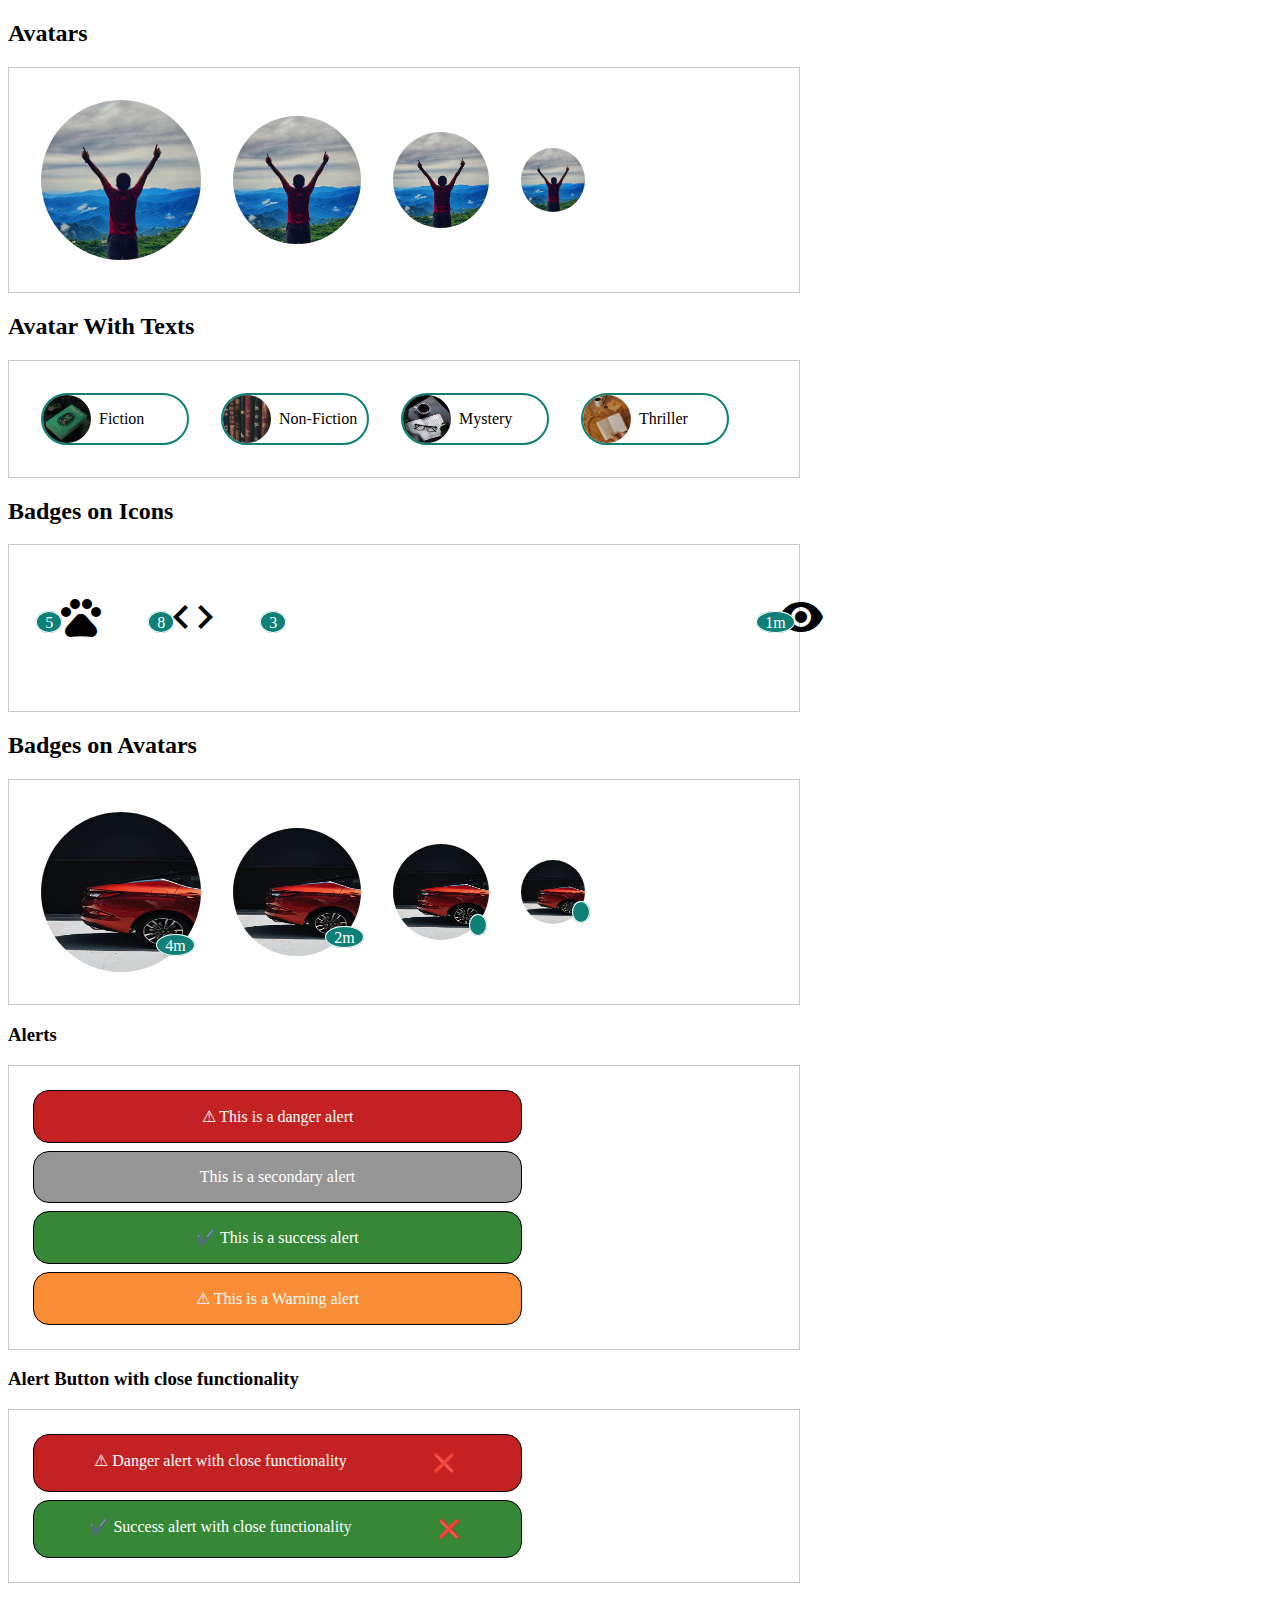
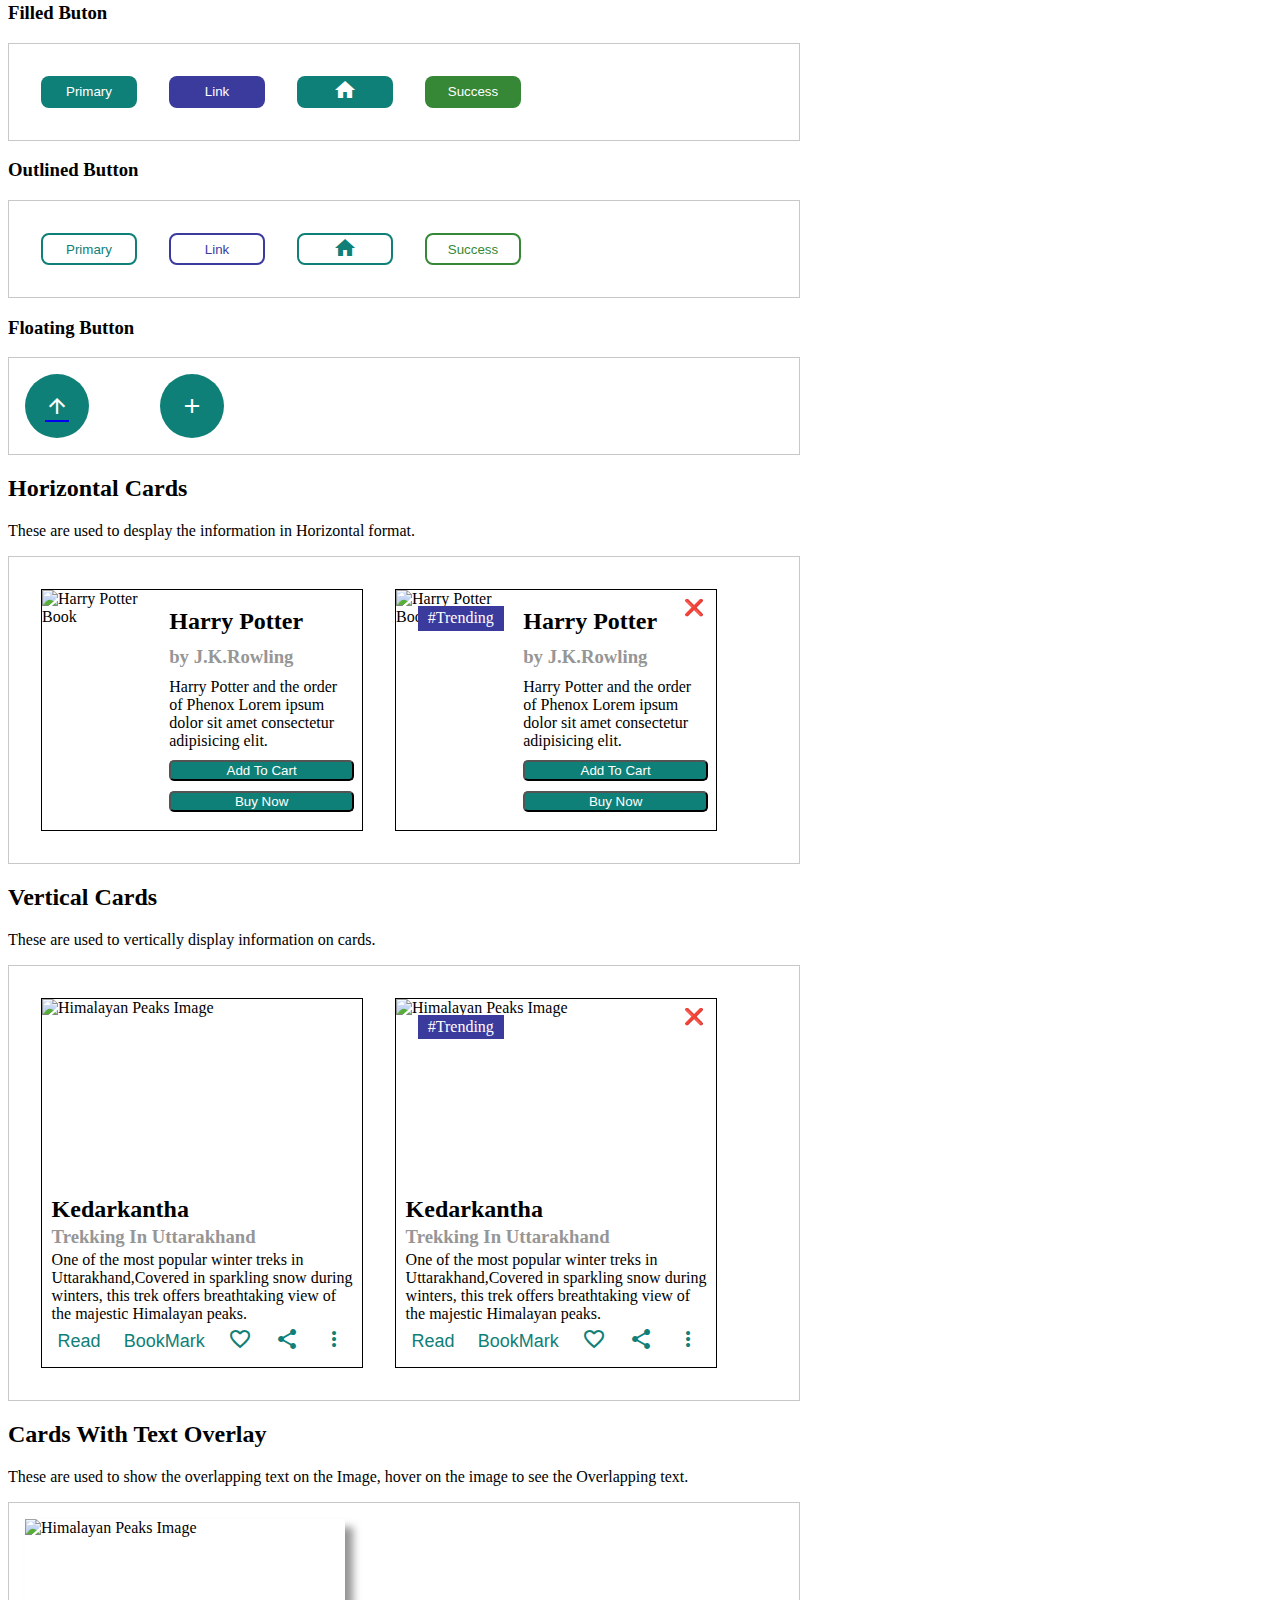
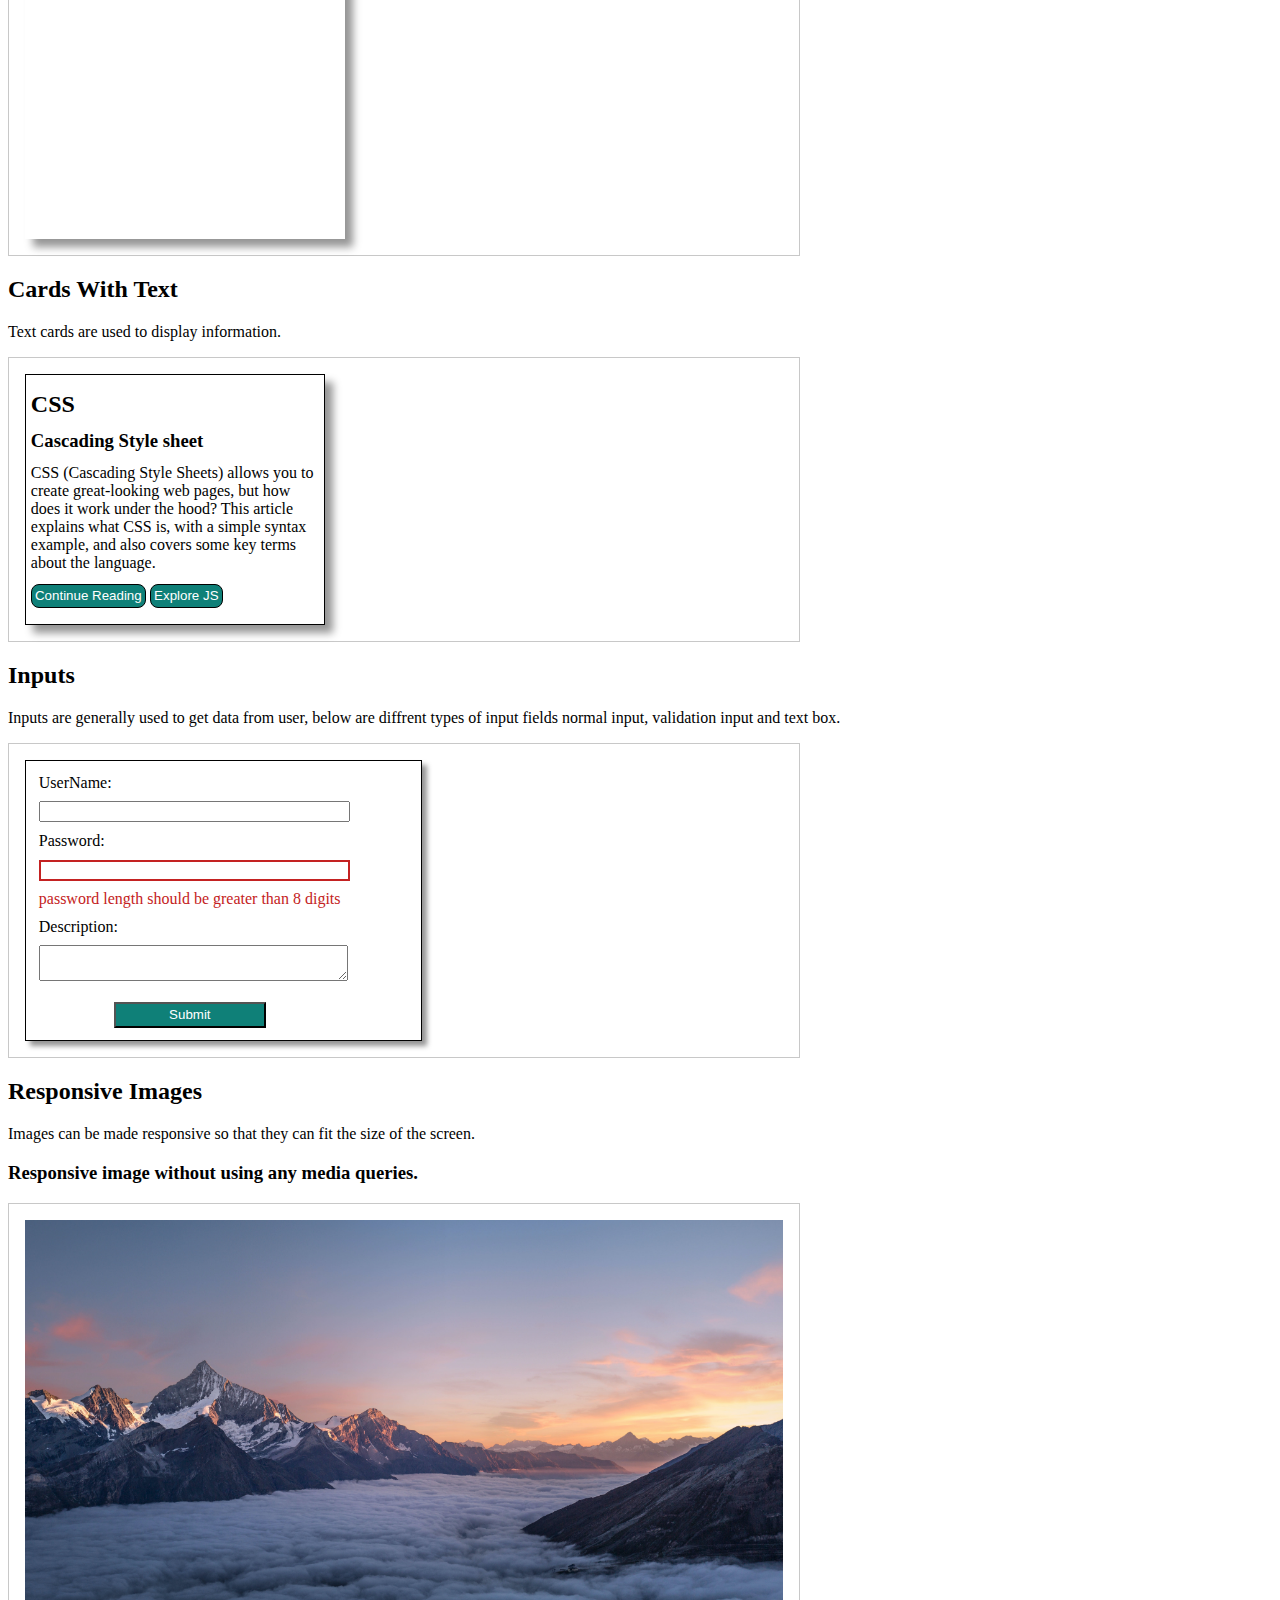
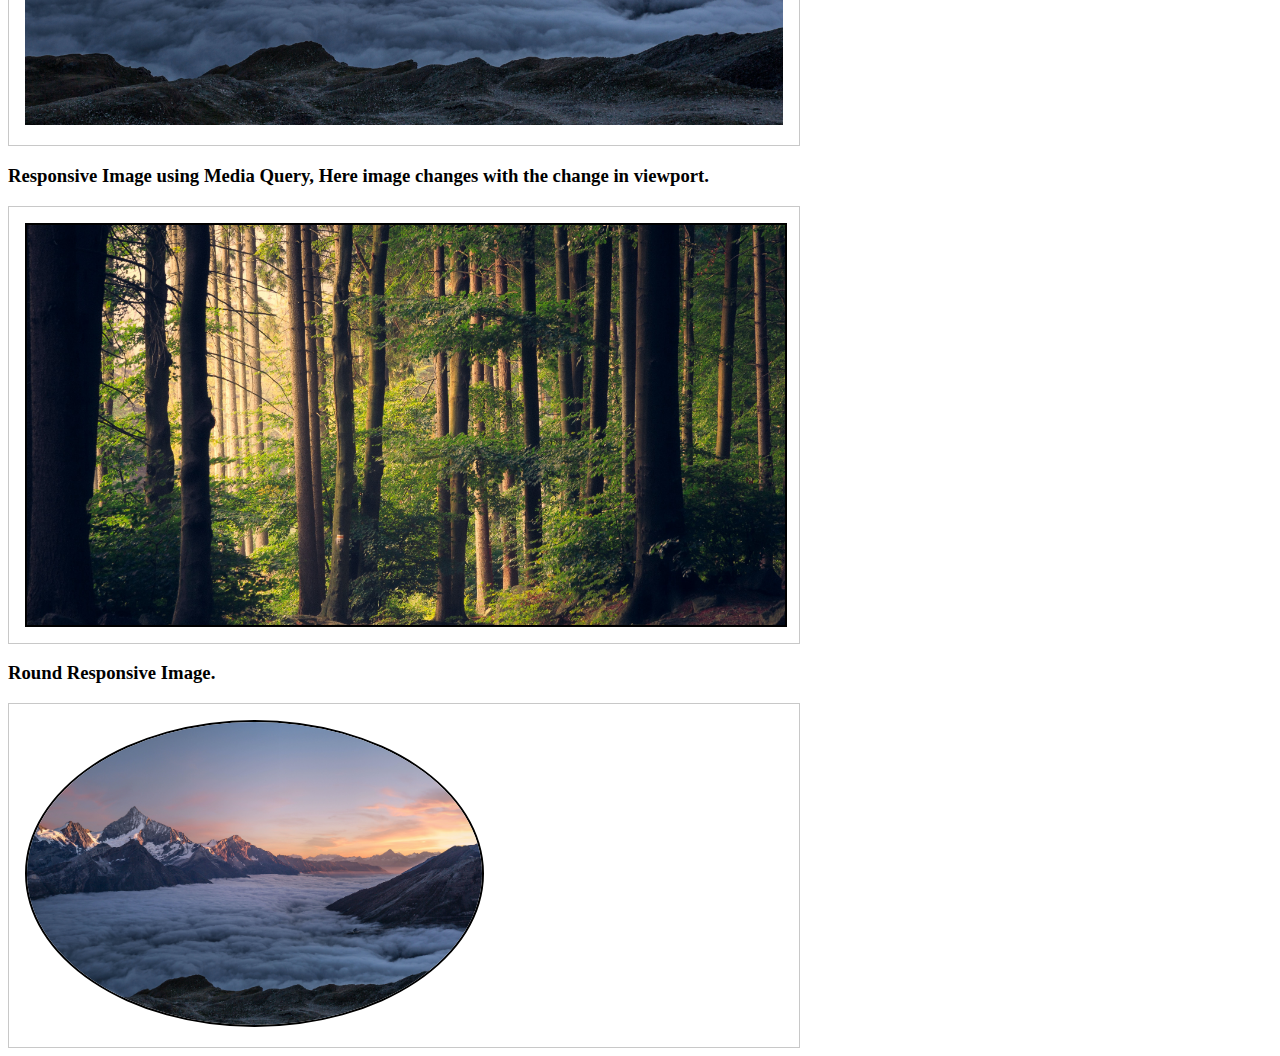
==== docs.html @ e2b576b6 "Added input and Responsive images components." ====
<!DOCTYPE html>
<html lang="en">
<head>
    <meta charset="UTF-8">
    <meta http-equiv="X-UA-Compatible" content="IE=edge">
    <meta name="viewport" content="width=device-width, initial-scale=1.0">
    <title>Avtar and Badges</title>
    <link rel="stylesheet" href="https://fonts.googleapis.com/icon?family=Material+Icons">
    <link rel="stylesheet" href="https://cdnjs.cloudflare.com/ajax/libs/font-awesome/6.0.0-beta2/css/all.min.css">
    <link rel="stylesheet" href="path/to/font-awesome/css/font-awesome.min.css">
    <link rel="stylesheet" href="Components/main.css">
</head>
<body>
    <!-- ----Components Avatart---- -->
    <div class="components-avatar">
        <h2>Avatars</h2>
        <div class="components-avatar-display">    
            <div class="avatar avatar-l">
                <img class="avatar-img" src="Components/Images/Avatar-Man.png" alt="Avtar Here">
            </div>
            <div class="avatar avatar-m">
                <img class="avatar-img" src="Components/Images/Avatar-Man.png" alt="Avtar Here">
            </div>
            <div class="avatar avatar-s">
                <img class="avatar-img" src="Components/Images/Avatar-Man.png" alt="Avtar Here">
            </div>
            <div class="avatar avatar-xs">
                <img class="avatar-img" src="Components/Images/Avatar-Man.png" alt="Avtar Here">
            </div>
        </div>

        <h2>Avatar With Texts</h2>
        <div class="components-avatar-display">
            <div class="avatar-box">
                <img src="Components/Images/Avatar_Book_Fiction.jpg" alt="" class="avatar-box-img">
                <div class="avatar-text">Fiction</div>
            </div>
            <div class="avatar-box">
                <img src="Components/Images/Avatar-Book-Nonfiction.jpg" alt="" class="avatar-box-img">
                <div class="avatar-text">Non-Fiction</div>
            </div>
            <div class="avatar-box">
                <img src="Components/Images/Avatar-Book-Mystery.jpg" alt="" class="avatar-box-img">
                <div class="avatar-text">Mystery</div>
            </div>
            <div class="avatar-box">
                <img src="Components/Images/Avatar-Book-Thriller.jpg" alt="" class="avatar-box-img">
                <div class="avatar-text">Thriller</div>
            </div>
        </div>

        </div>

        <!-- ----Components Badges---- -->
        
    <div class="component-badges">
        <h2>Badges on Icons</h2>
        <div class="compnents-badges-display">
            <div class="badge-box">
                <span class="material-icons badge-icons">pets</span>
                <span class="badge badge-icon-position">5</span>
            </div>
            <div class="badge-box">
                <span class="material-icons badge-icons">code</span>
                <span class="badge badge-icon-position">8</span>
            </div>
            <div class="badge-box">
                <span class="material-icons badge-icons">lightbulb</span>
                <span class="badge badge-icon-position">3</span>
            </div>
            <div class="badge-box">
                <span class="material-icons badge-icons">visibility</span>
                <span class="badge badge-icon-position">1m</span>
            </div>
        </div>
        <h2></h12> Badges on Avatars</h2>
        <div class="compnents-badges-display">
            <div class="avatar avatar-l">
                <img class="avatar-img" src="Components/Images/Avatar-Car.png" alt="Avtar Here">
                <span class="badge badge-avatar-text-position">4m</span>
            </div>
            <div class="avatar avatar-m ">
                <img class="avatar-img" src="Components/Images/Avatar-Car.png" alt="Avtar Here">
                <span class="badge badge-avatar-text-position">2m</span>
            </div>
            <div class="avatar avatar-s ">
                <img class="avatar-img" src="Components/Images/Avatar-Car.png" alt="Avtar Here">
                <span class="badge badge-avatar-position"></span>
            </div>
            <div class="avatar avatar-xs ">
                <img class="avatar-img" src="Components/Images/Avatar-Car.png" alt="Avtar Here">
                <span class="badge badge-avatar-position"></span>
            </div>
        </div>        
    </div>

  <!-- --Alert Components-- -->
  <h3>Alerts</h3>
  <div class="components-alert-display">
      <div class="alert-box alert-primary">
          ⚠ This is a danger alert </div>
      <div class="alert-box alert-secondary">
          This is a secondary alert </div> 
      <div class="alert-box alert-success">
          ✔️ This is a success alert </div> 
      <div class="alert-box alert-warning">
          ⚠ This is a Warning alert </div> 
  </div>
  <h3> Alert Button with close functionality</h3>
  <div class="components-alert-display">
      <div class="alert-box alert-primary">
          ⚠ Danger alert with close functionality
          <button class="alert-close btn-danger-close">❌</button></div>
      <div class="alert-box alert-success">
          ✔️ Success alert with close functionality
          <button class="alert-close btn-success-close">❌</button></div> 
  </div>   
      

  <!-- --Button Components-- -->

  <div class="components-button">
      <h3>Filled Buton</h3>
      <div class="btn-filled components-button-display">
          <button class="btn btn-filled-primary">
              Primary </button>
          <a href="#"><button class="btn btn-filled-link">
              Link</button></a>
          <button class="btn btn-filled-icon">
              <span class="material-icons">home</span>
          </button>
          <button class="btn btn-filled-success">
              Success</button>
      </div>

      <h3>Outlined Button</h3>
      <div class="btn-outlined components-button-display">
          <button class="btn btn-outined-primary">
              Primary </button>
          <a href="#"><button class="btn btn-outlined-link">
              Link</button></a>
          <button class="btn btn-outlined-icon">
              <span class="material-icons">home</span>
          </button>
          <button class="btn btn-outlined-success">
              Success</button>
      </div>

      <h3>Floating Button</h3>
      <!-- Floating action Button -->
      <div class="components-button-display">
          <div class="fab-container">
              <div class="fab-button fab-icon"><span class="material-icons">add</span></div>
              <ul class="fab-options">
                  <li>
                      <span class="fab-icon-label">Facebook</span>
                      <div class="fab-icon"><span class="fab fa-facebook"></span></div>
                  </li>
                  <li>
                      <span class="fab-icon-label">Instagram</span>
                      <div class="fab-icon"><span class="fab fa-instagram"></span></div>
                  </li>
                  <li>
                      <span class="fab-icon-label">Telegram</span>
                      <div class="fab-icon"><span class="fab fa-telegram"></span></div>
                  </li>
                  <li>
                      <span class="fab-icon-label">Twitter</span>
                      <div class="fab-icon"><span class="fab fa-twitter"></span></div>
                  </li>
              </ul>
          </div>
          <!-- floating arrow button -->
          <a href="#"><button class="floating-arrow-btn">
              <span class="material-icons">arrow_upward</span></button></a>
      </div>
              
  </div>

  <!----- Cards Components--- -->

  <h2>Horizontal Cards  </h2>
    <p>These are used to desplay the information in Horizontal format.</p>
        <div class="card-display">
          <div class="horizontal-card-container">
            <div>
                <img src="/Components/Images/HarryPotterBook.png" alt="Harry Potter Book" class="card-image">
            </div>
            <div class="horizontal-card-content">
                <h2 class="card-heading">Harry Potter</h2>
                <h3 class="card-subheading">by J.K.Rowling</h3>
                <p>Harry Potter and the order of Phenox
                    Lorem ipsum dolor sit amet consectetur 
                    adipisicing elit.</p>
                <button class="horizontal-card-button">Add To Cart</button>
                <button class="horizontal-card-button">Buy Now</button>    
            </div>
          </div>  
            <!-- Horizontal card with close action and badge -->
          <div class="horizontal-card-container">
            <span class="closeCard">❌</span>
            <div>
                <img src="/Components/Images/HarryPotterBook.png" alt="Harry Potter Book" class="card-image">
            </div>
            <div class="horizontal-card-content"> 
                <h2 class="card-heading">Harry Potter</h2>
                <h3 class="card-subheading">by J.K.Rowling</h3>
                <p>Harry Potter and the order of Phenox
                    Lorem ipsum dolor sit amet consectetur 
                    adipisicing elit.</p>
                <button class="horizontal-card-button">Add To Cart</button>
                <button class="horizontal-card-button">Buy Now</button>    
            </div>
          </div>
        </div>
    <!-- Vertical Cards--- -->
    <h2>Vertical Cards </h2>
    <p>These are used to vertically display information on cards.</p>
        <div class="card-display">   
          <div class="vertical-card-container">
            <div class="vertical-card-image">
                <img src="/Components/Images/KedarkanthaView.png" alt="Himalayan Peaks Image" class="card-image">
            </div>
            <div class="vertical-card-content"> 
                <h2 class="card-heading">Kedarkantha</h2>
                <h3 class="card-subheading">Trekking In Uttarakhand</h3>
                <p>One of the most popular winter treks in Uttarakhand,Covered in sparkling snow during winters, this
                    trek offers breathtaking view of the majestic Himalayan peaks.</p>
                <div class="vertical-card-button">
                  <button>Read</button>
                  <button>BookMark</button>    
                  <button><span class="material-icons">favorite_border</span></button>
                  <button><span class="material-icons">share</span></button>
                  <button><span class="material-icons">more_vert </span></button>  
                </div>
            </div>
          </div>

          <div class="vertical-card-container">
             <span class="closeCard">❌</span>  
              <div class="vertical-card-image">
                  <img src="/Components/Images/KedarkanthaView.png" alt="Himalayan Peaks Image" class="card-image">
              </div>
              <div class="vertical-card-content"> 
                <h2 class="card-heading">Kedarkantha</h2>
                <h3 class="card-subheading">Trekking In Uttarakhand</h3>
                <p>One of the most popular winter treks in Uttarakhand,Covered in sparkling snow during winters, this
                trek offers breathtaking view of the majestic Himalayan peaks.</p>
                <div class="vertical-card-button">
                  <button>Read</button>
                  <button>BookMark</button>    
                  <button><span class="material-icons">favorite_border</span></button>
                  <button><span class="material-icons">share</span></button>
                  <button><span class="material-icons">more_vert </span></button>  
              </div>
              </div>
          </div>
        </div>
    <!-- ----Cards With overlay Texts    -->
    <h2>Cards With Text Overlay </h2>
    <p>These are used to show the overlapping text on the Image,
          hover on the image to see the Overlapping text.</p>
        <div class="card-display card-overlay">
            <div class="card-overlay-container">
            <div class="card-overlay-image">
               <img src="/Components/Images/KedarkanthaView.png" alt="Himalayan Peaks Image" class="card-image">
            </div>
            <div class="card-overlay-content">
               <h2>Trekking In Uttrakhand</h2>
               <h3>Plan Your next Trek</h3>
               <p>One of the most popular winter treks in Uttarakhand,Covered in sparkling snow during winters, this
                   trek offers breathtaking view of the majestic Himalayan peaks.</p>
               <button class="card-button">Explore Treks</button> 
            </div>
            </div>
        </div>
    <!-- -----Cards with text---- -->
    <h2>Cards With Text </h2>
    <p>Text cards are used to display information.</p>
        <div class="card-display">
            <div class="text-card-content">
                <h2>CSS</h2>
                <h3 class="card4SubHeading">Cascading Style sheet</h3>
                <p>CSS (Cascading Style Sheets) allows you to create great-looking web pages, but how does it work under the
                    hood? This article explains what CSS is, with a simple syntax example, and also covers some key terms
                    about the language.
                </p>
                <div class="text-card-button">
                    <button class="action">Continue Reading</button>
                    <button class="action">Explore JS</button>
                </div> 
            </div>
        </div>
    
    <!-- ---Input forms--- -->
    <h2>Inputs</h2>
    <p>Inputs are generally used to get data from user, below are diffrent types of input fields 
        normal input, validation input and text box.
    </p>
    <div class="input-container">
        <form action="#" class="input-form">
            <label for="user-name">UserName:</label>
            <input type="text" id="user-name">
            <label for="password">Password:</label>
            <input type="text" id="password">
            <p class="input-password-text">password length should be greater than 8 digits</p>  
            <label for="description">Description:</label>
            <textarea id="description"></textarea>
            <input type="submit" id="form-submit">
        </form>
    </div>

    <!-- -----Responsive Images------ -->
    <h2>Responsive Images</h2>
    <p> Images can be made responsive so that they can fit the size of the screen.</p>
    <div class="responsive-image">
        <h3>Responsive image without using any media queries.</h3>
        <div class="responsive-image-container">
            <img src="/Components/Images/Mountains.jpg" alt="Background Image" class="image-responsive">    
        </div>
        <h3>Responsive Image using Media Query, Here image changes with the change in viewport.</h3>
        <div class="responsive-image-container">
            <div class="image-responsive-media"></div>
        </div>
        <h3>Round Responsive Image.</h3>
        <div class="responsive-image-container">
            <img src="/Components/Images/Mountains.jpg" alt="Background Image" class="image-responsive image-round">
        </div>
    </div>
  <script src="app.js"></script>
</body>
</html>
---- Components/main.css ----
@import url(alert.css);
@import url(button.css);
@import url(avatar.css);
@import url(badges.css);
@import url(cards.css);
@import url(input.css);
@import url(images.css);


:root{

    --color-primary:rgb(15, 128, 120);
    --color-primary-dark:rgb(6, 73, 69);
    --color-primary-light:rgb(173, 252, 246);
    
    --color-error:rgb(196, 34, 34);
    --color-success:rgb(54, 136, 54);
    --color-warning: rgb(248, 141, 53);
    --color-link:rgb(59, 59, 158);

    --color-gray-100:rgb(255, 255, 255);
    --color-gray-200:rgb(200, 200, 200);
    --color-gray-300:rgb(150, 150, 150);
    --color-gray-400:rgb(100, 100, 100);
    --color-gray-500:rgb(50, 50, 50);
    --color-gray-600:rgb(0, 0, 0);  
    
}
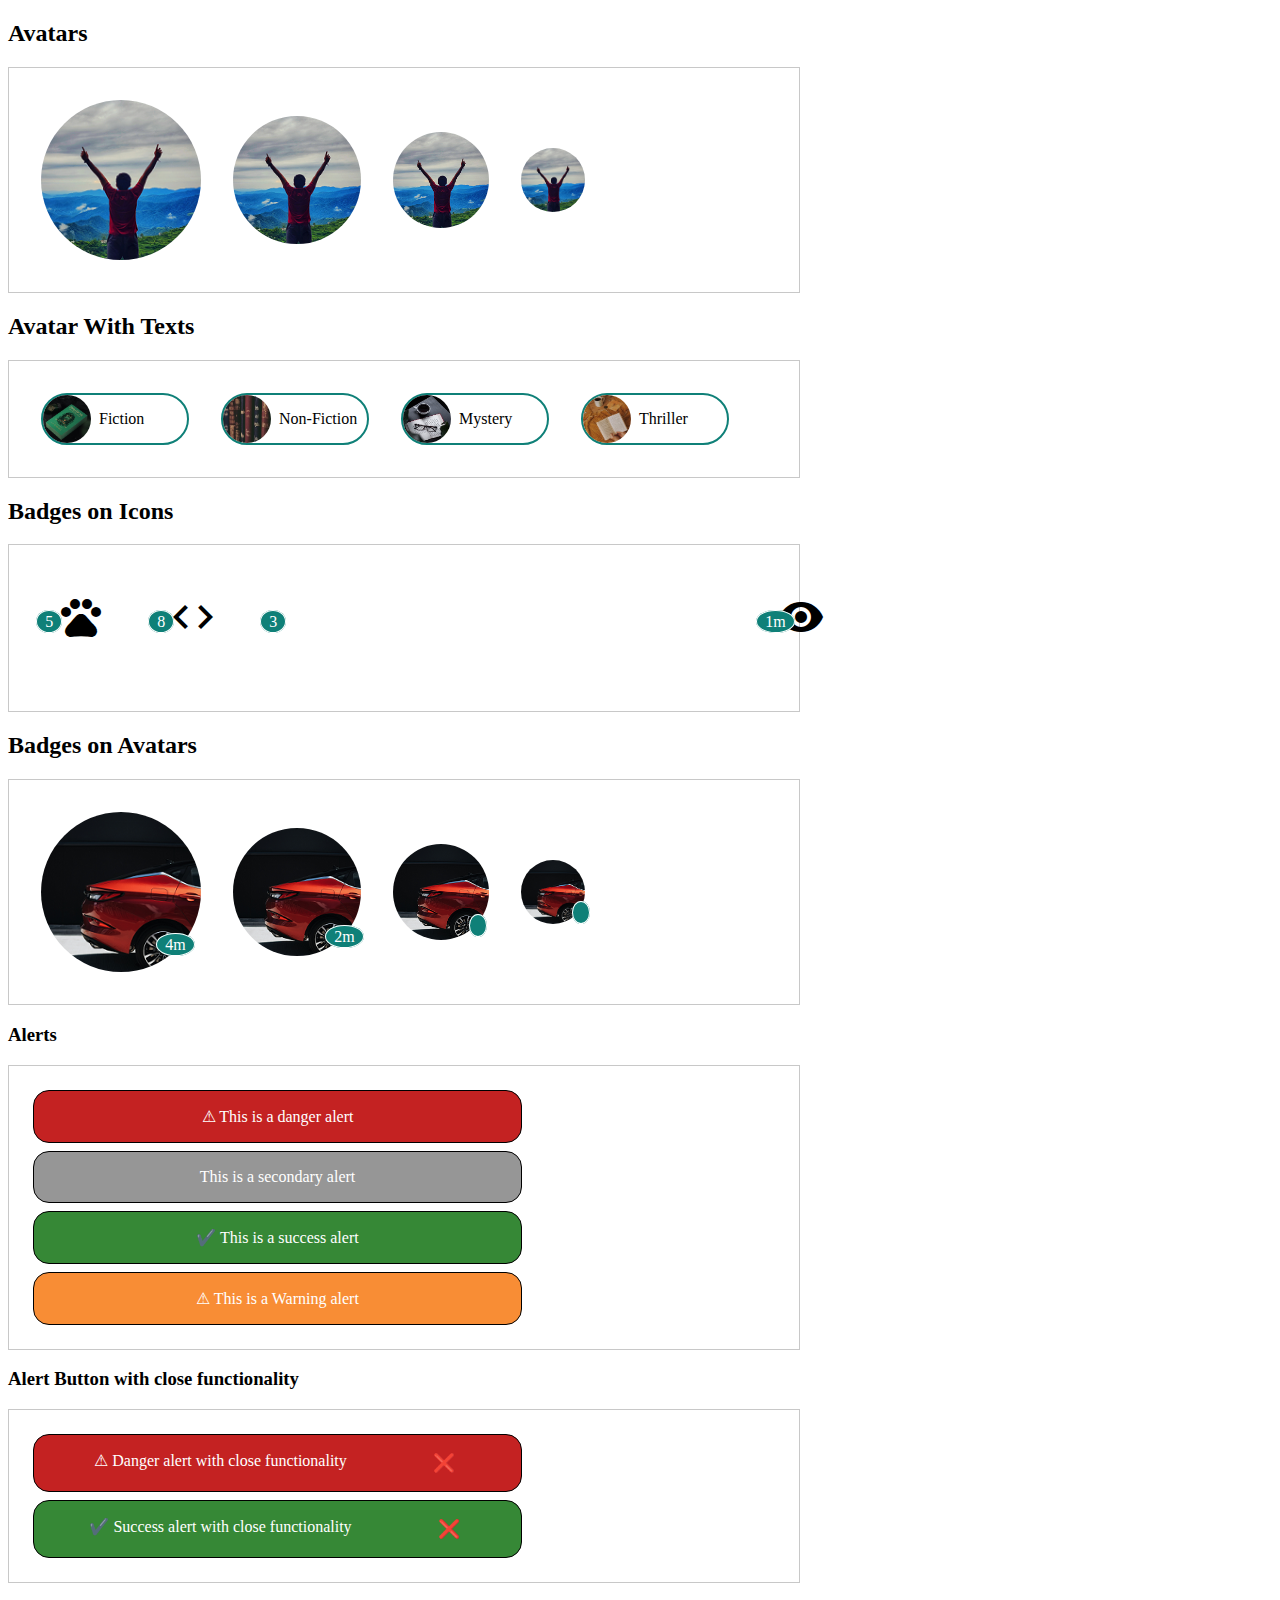
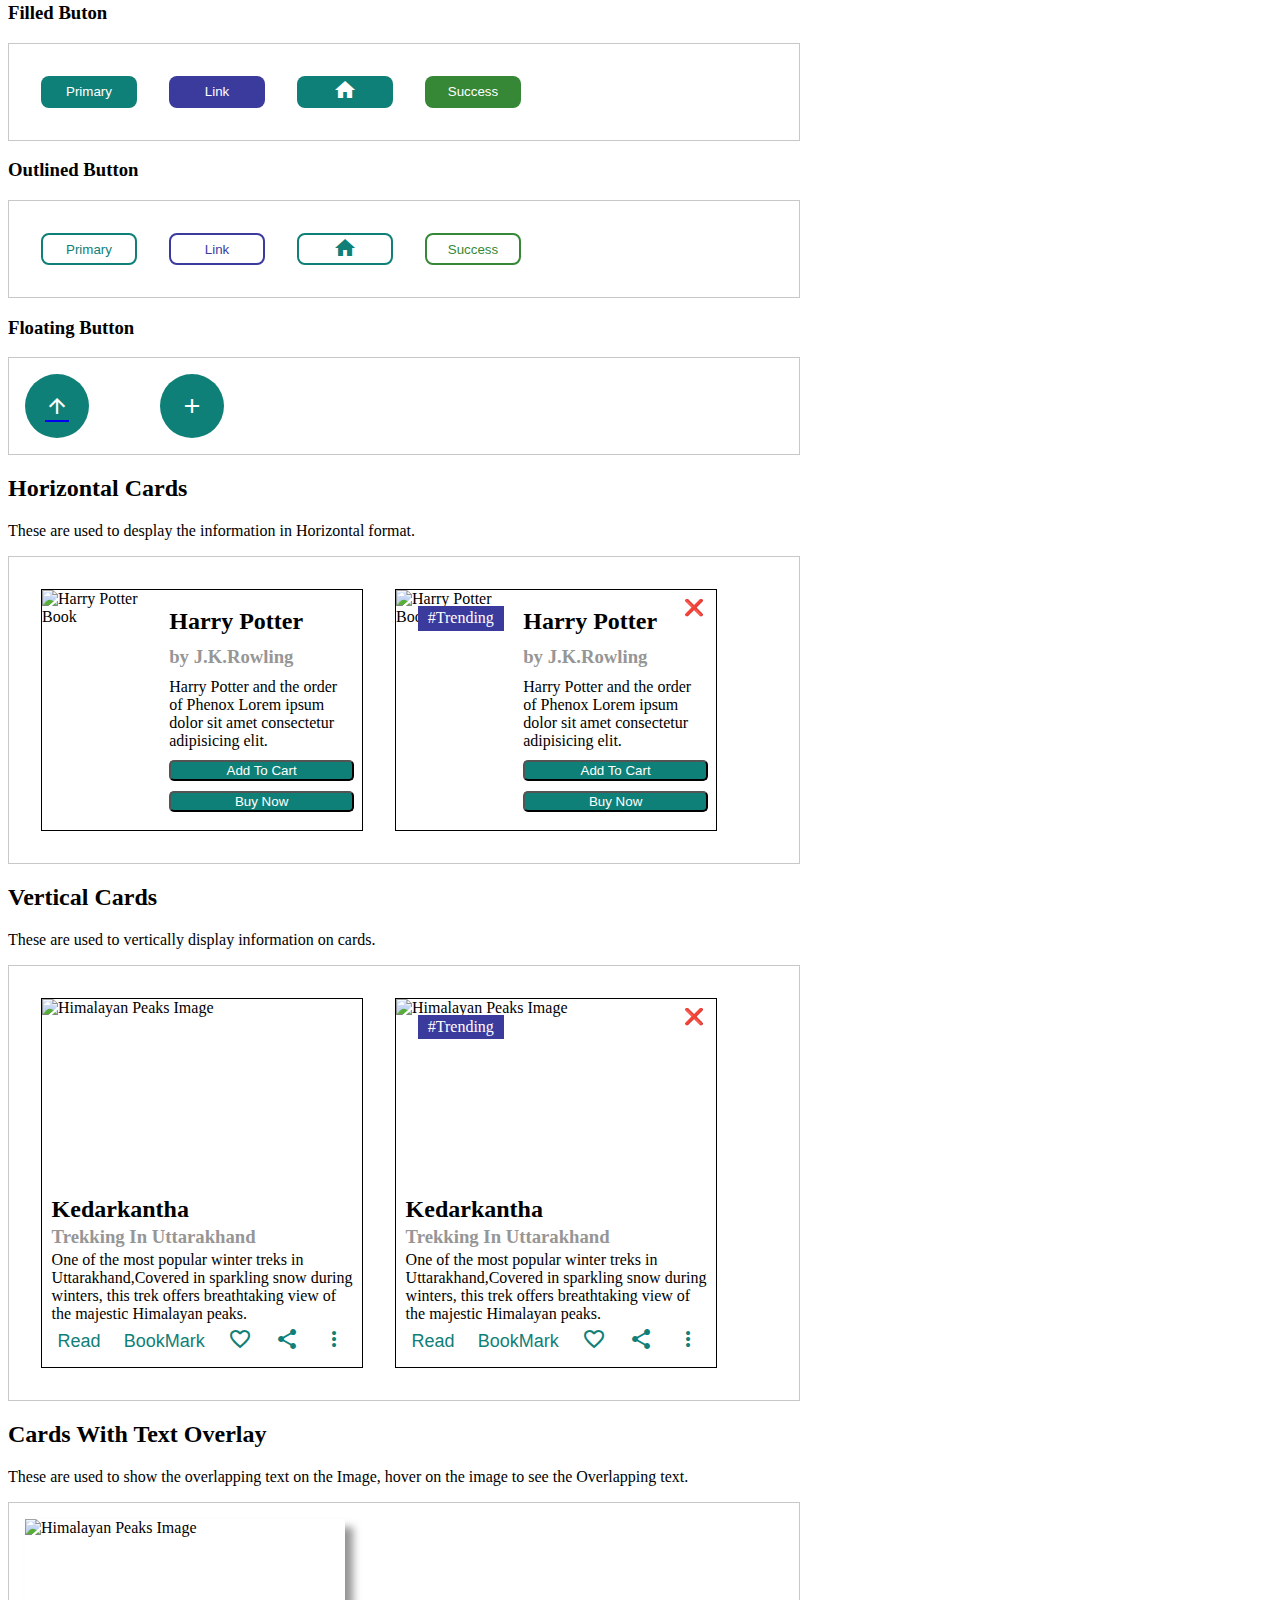
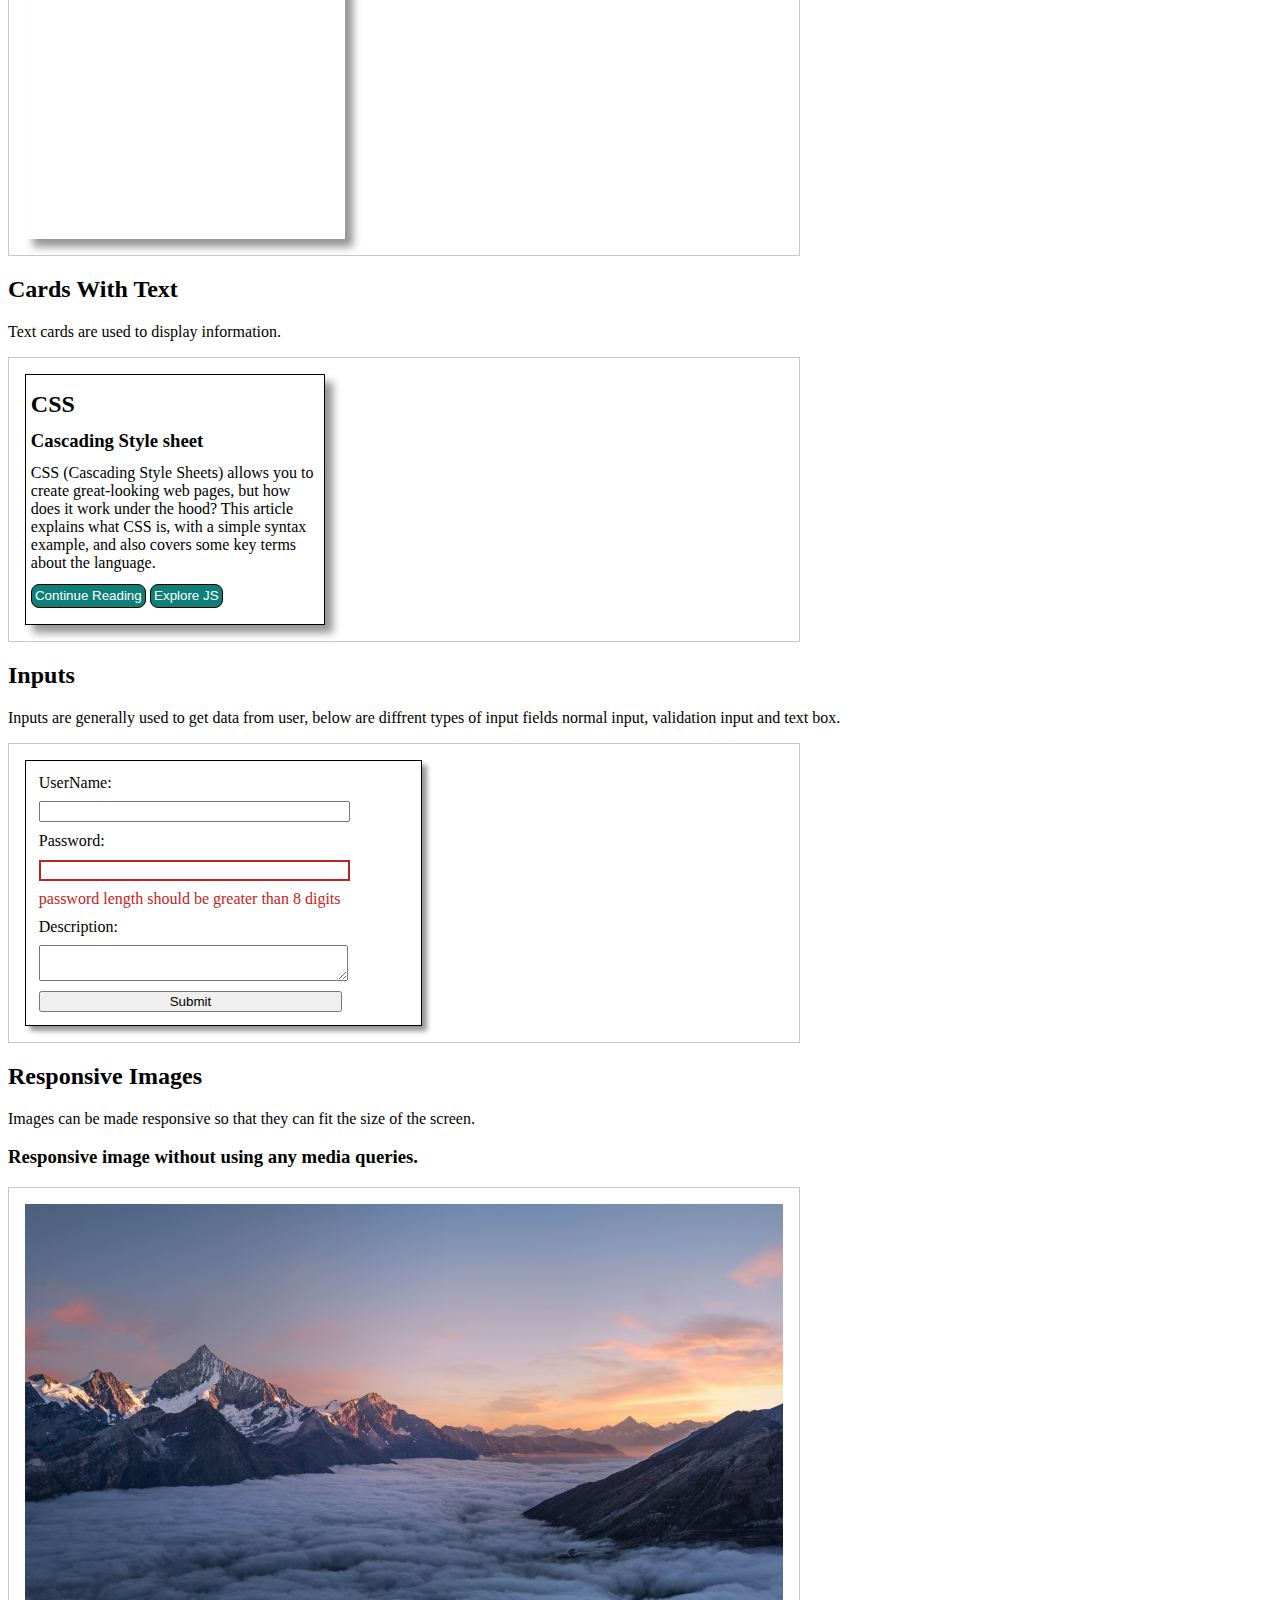
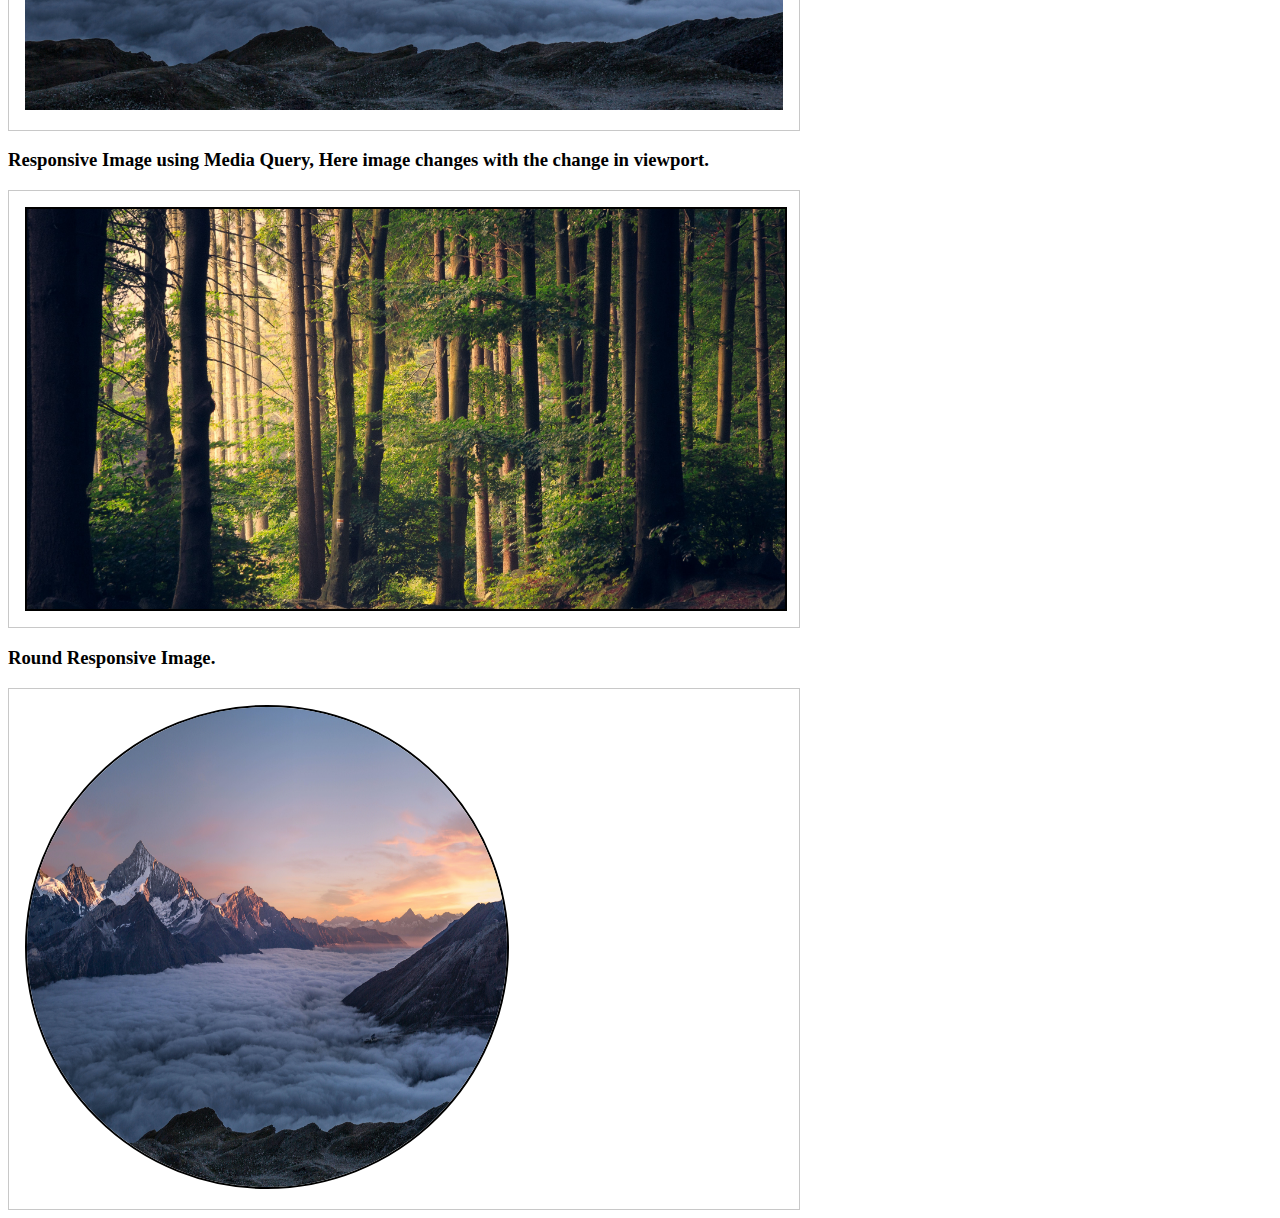
==== commit 41b7b348: "Updated changes as per review comments" ====
--- a/docs.html
+++ b/docs.html
@@ -300,13 +300,13 @@
     <div class="input-container">
         <form action="#" class="input-form">
             <label for="user-name">UserName:</label>
-            <input type="text" id="user-name">
+            <input type="text" class="input-form-user-name">
             <label for="password">Password:</label>
-            <input type="text" id="password">
+            <input type="text" class="input-form-password">
             <p class="input-password-text">password length should be greater than 8 digits</p>  
             <label for="description">Description:</label>
             <textarea id="description"></textarea>
-            <input type="submit" id="form-submit">
+            <input type="submit" class="input-form-submit">
         </form>
     </div>
 
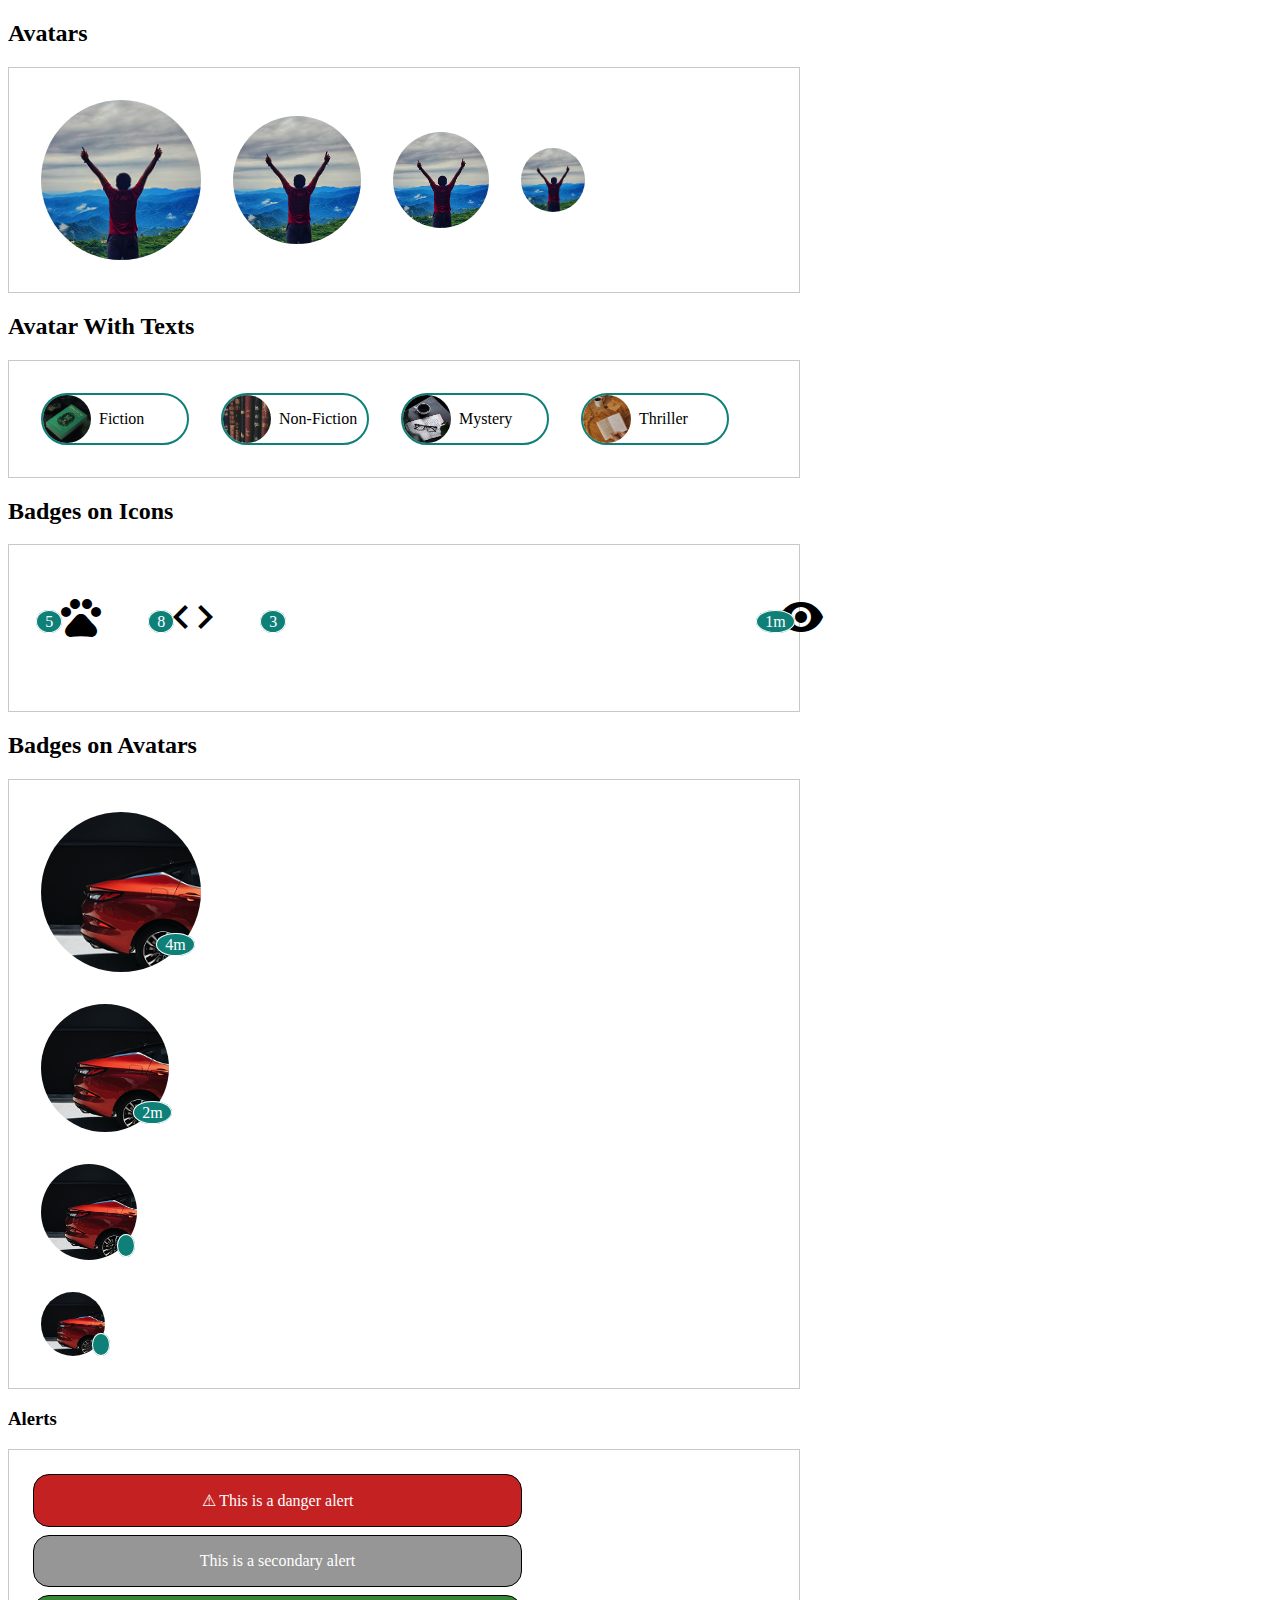
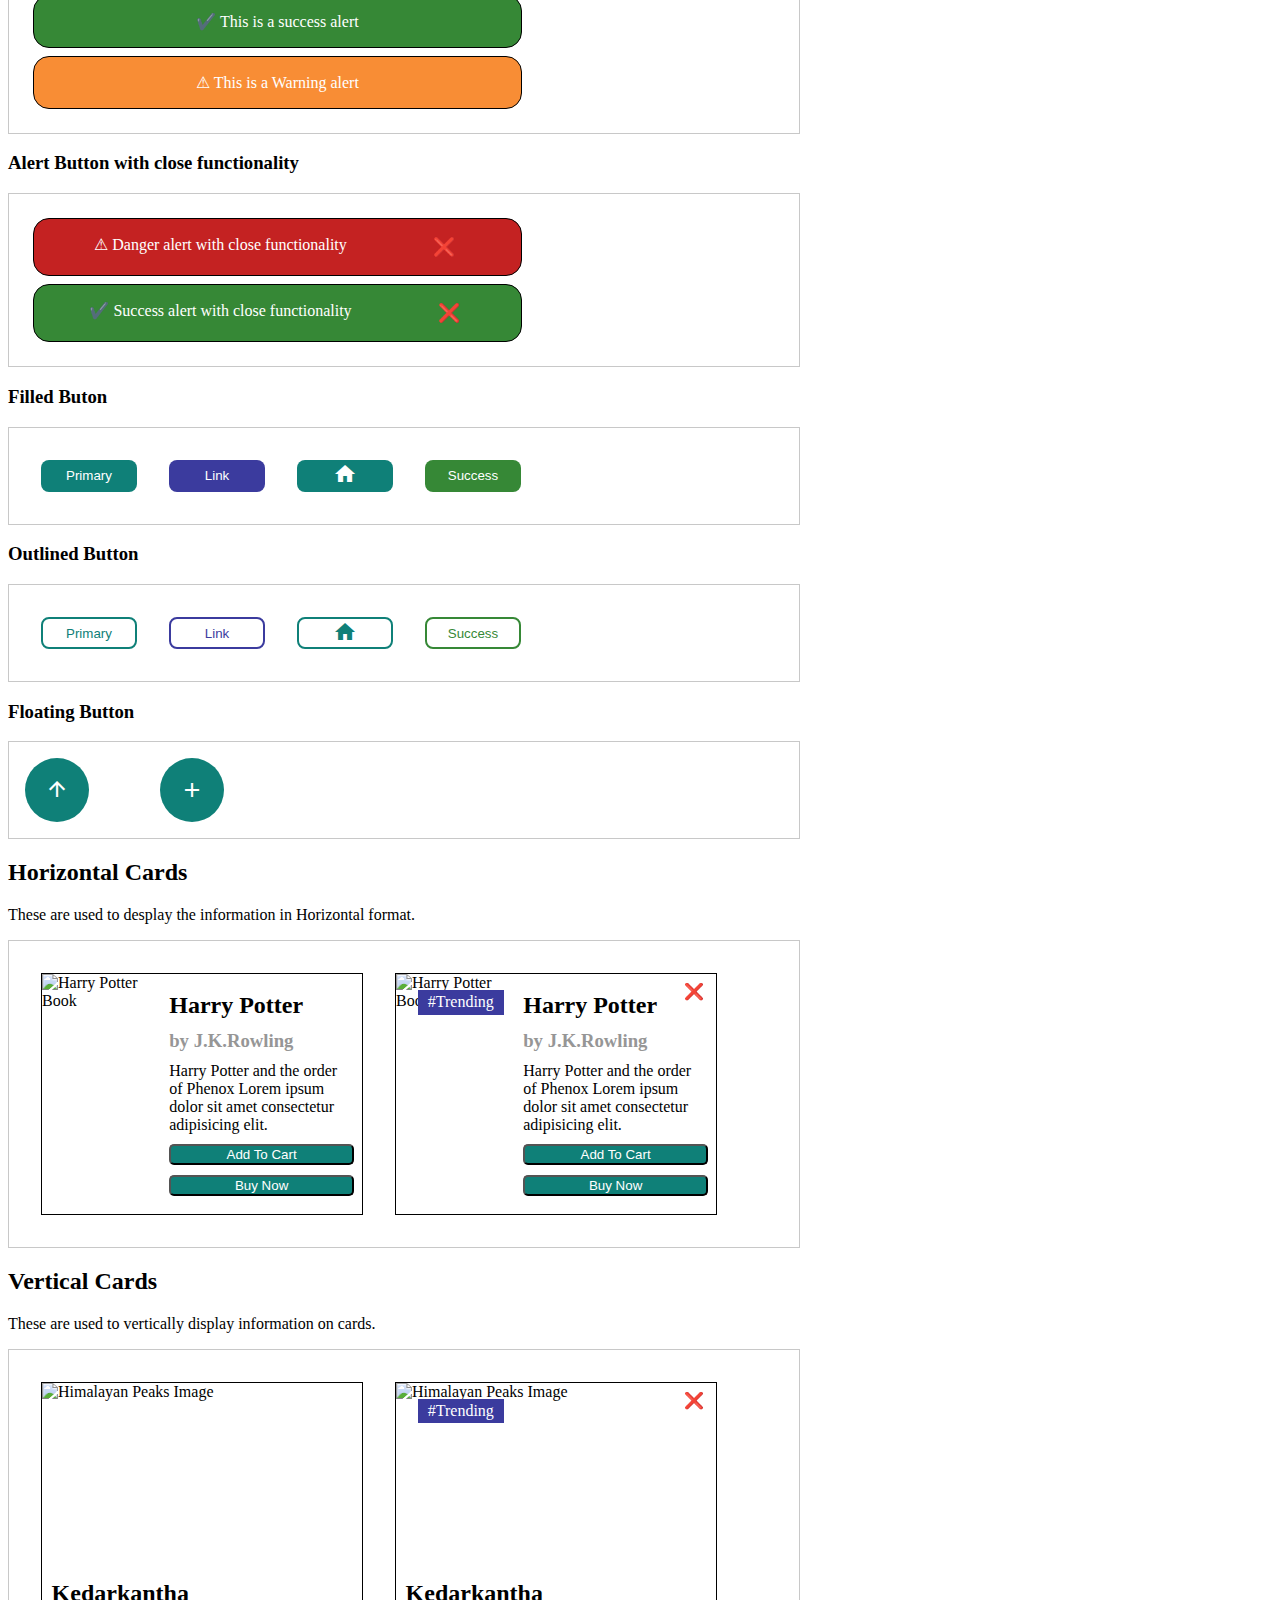
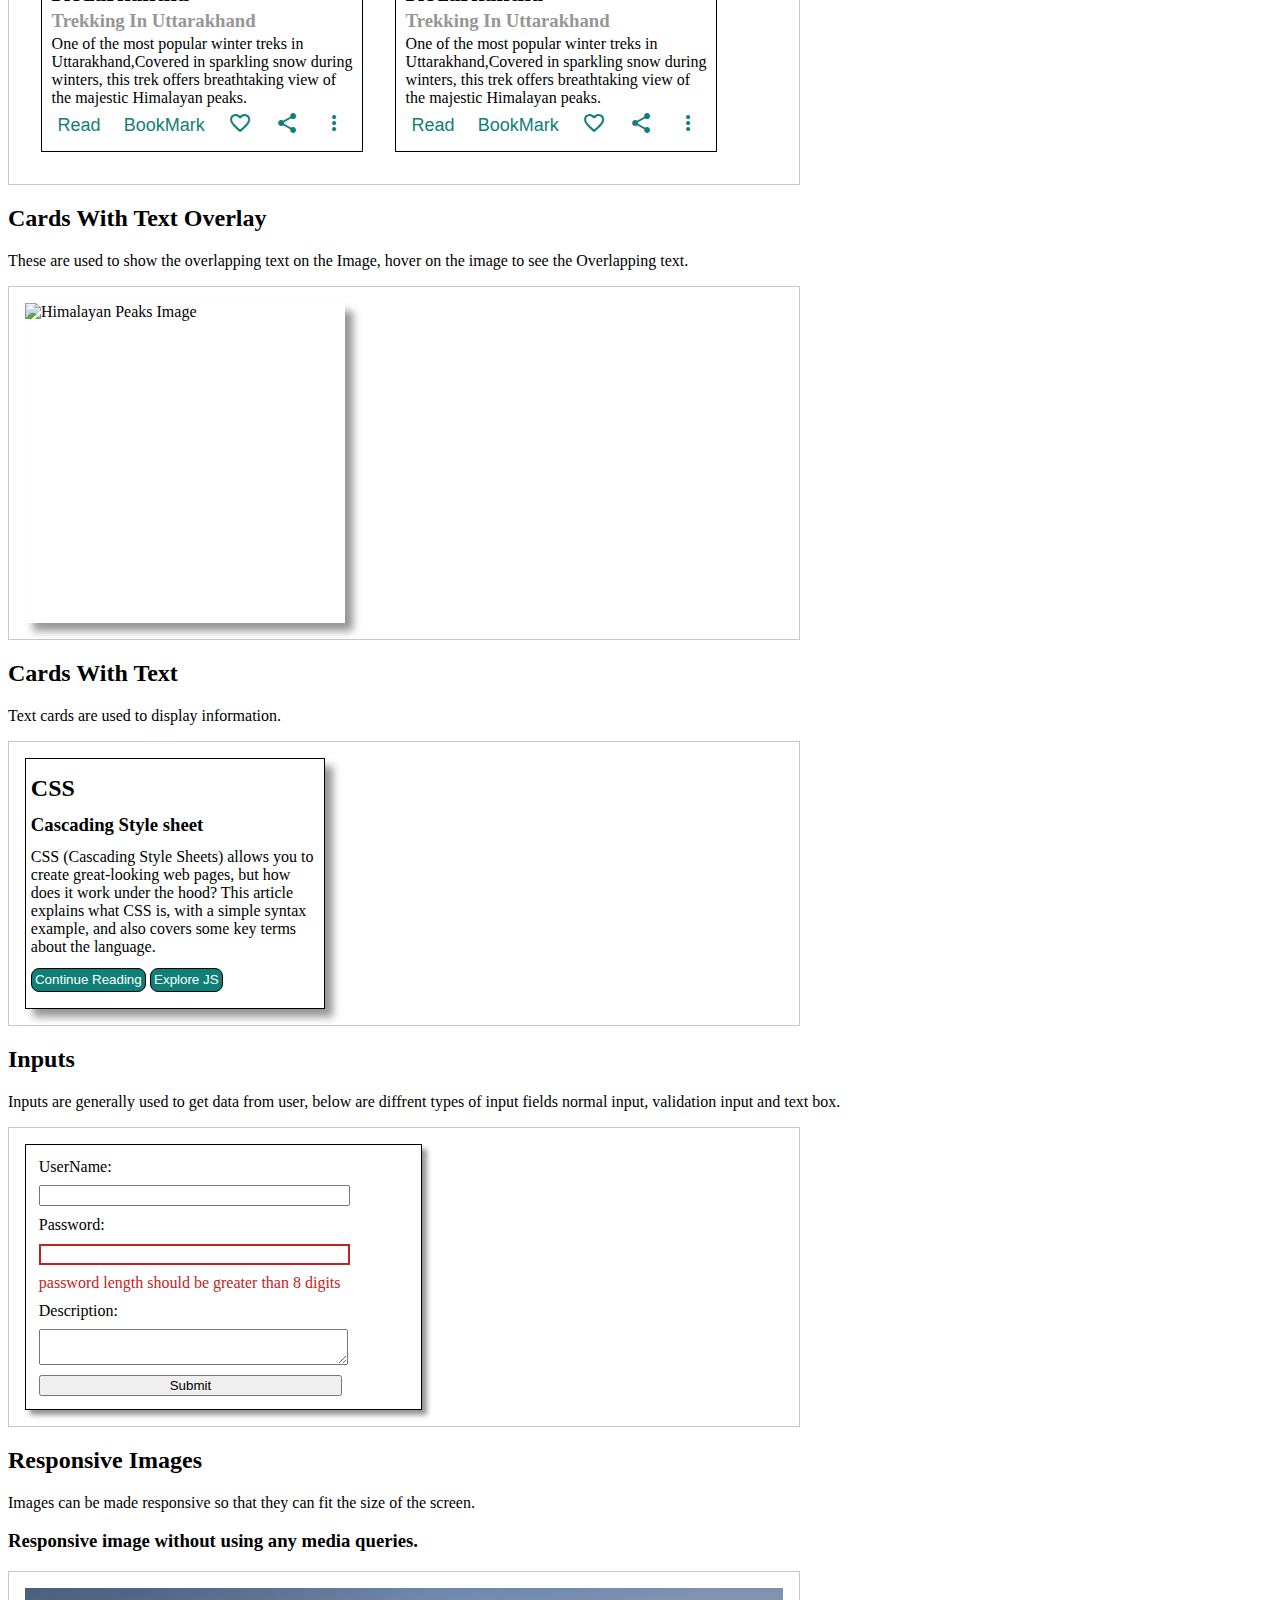
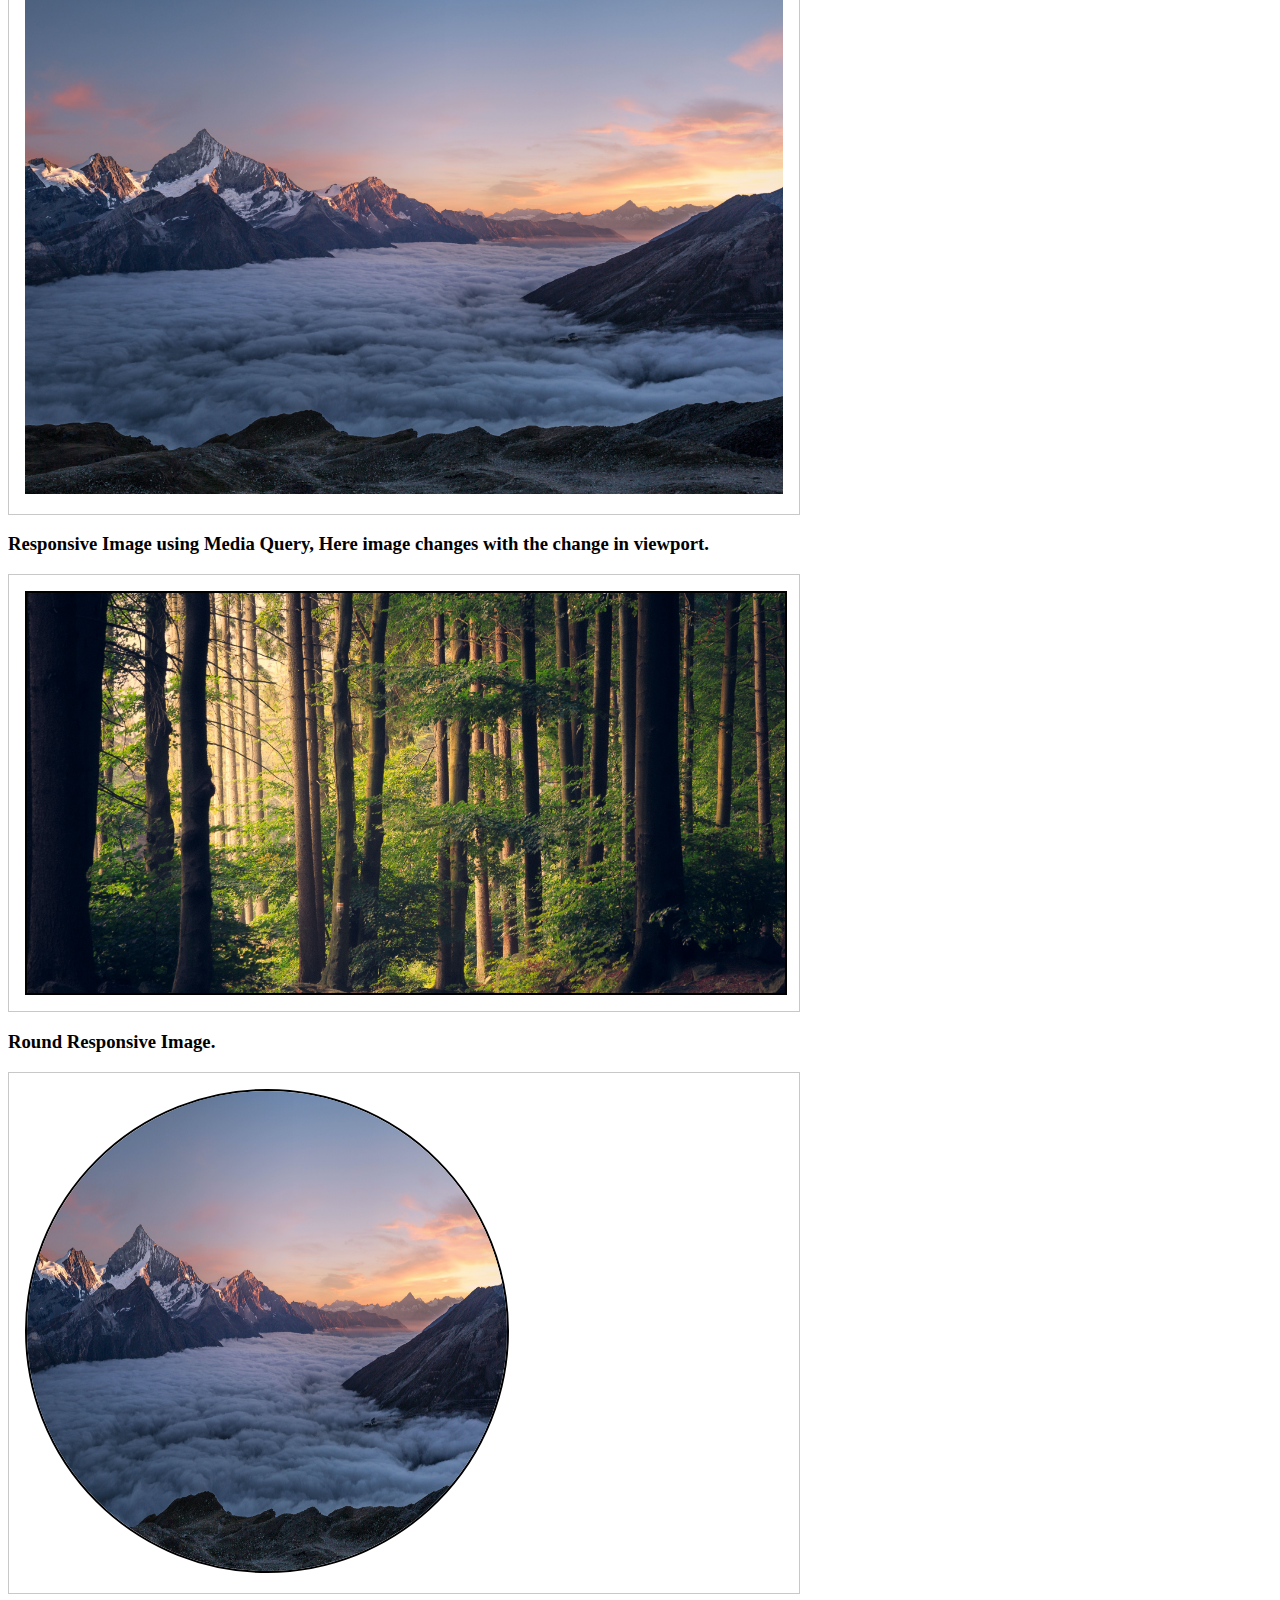
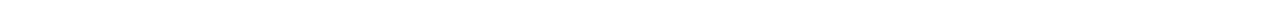
==== commit 1e44b426: "Refactoring of code added helper class" ====
--- a/docs.html
+++ b/docs.html
@@ -14,7 +14,7 @@
     <!-- ----Components Avatart---- -->
     <div class="components-avatar">
         <h2>Avatars</h2>
-        <div class="components-avatar-display">    
+        <div class="components-avatar-display flex-row">    
             <div class="avatar avatar-l">
                 <img class="avatar-img" src="Components/Images/Avatar-Man.png" alt="Avtar Here">
             </div>
@@ -30,7 +30,7 @@
         </div>
 
         <h2>Avatar With Texts</h2>
-        <div class="components-avatar-display">
+        <div class="components-avatar-display flex-row">
             <div class="avatar-box">
                 <img src="Components/Images/Avatar_Book_Fiction.jpg" alt="" class="avatar-box-img">
                 <div class="avatar-text">Fiction</div>
@@ -55,7 +55,7 @@
         
     <div class="component-badges">
         <h2>Badges on Icons</h2>
-        <div class="compnents-badges-display">
+        <div class="compnents-badges-display flex-row">
             <div class="badge-box">
                 <span class="material-icons badge-icons">pets</span>
                 <span class="badge badge-icon-position">5</span>
@@ -110,10 +110,10 @@
   <div class="components-alert-display">
       <div class="alert-box alert-primary">
           ⚠ Danger alert with close functionality
-          <button class="alert-close btn-danger-close">❌</button></div>
+          <button class="alert-close btn-danger-close pointer">❌</button></div>
       <div class="alert-box alert-success">
           ✔️ Success alert with close functionality
-          <button class="alert-close btn-success-close">❌</button></div> 
+          <button class="alert-close btn-success-close pointer">❌</button></div> 
   </div>   
       
 
@@ -121,7 +121,7 @@
 
   <div class="components-button">
       <h3>Filled Buton</h3>
-      <div class="btn-filled components-button-display">
+      <div class="btn-filled components-button-display flex-row">
           <button class="btn btn-filled-primary">
               Primary </button>
           <a href="#"><button class="btn btn-filled-link">
@@ -134,7 +134,7 @@
       </div>
 
       <h3>Outlined Button</h3>
-      <div class="btn-outlined components-button-display">
+      <div class="btn-outlined components-button-display flex-row">
           <button class="btn btn-outined-primary">
               Primary </button>
           <a href="#"><button class="btn btn-outlined-link">
@@ -148,25 +148,25 @@
 
       <h3>Floating Button</h3>
       <!-- Floating action Button -->
-      <div class="components-button-display">
-          <div class="fab-container">
-              <div class="fab-button fab-icon"><span class="material-icons">add</span></div>
+      <div class="components-button-display flex-row">
+          <div class="fab-container pointer">
+              <div class="fab-button fab-icon"><span class="material-icons flex-row">add</span></div>
               <ul class="fab-options">
                   <li>
                       <span class="fab-icon-label">Facebook</span>
-                      <div class="fab-icon"><span class="fab fa-facebook"></span></div>
+                      <div class="fab-icon"><span class="fab fa-facebook flex-row"></span></div>
                   </li>
                   <li>
                       <span class="fab-icon-label">Instagram</span>
-                      <div class="fab-icon"><span class="fab fa-instagram"></span></div>
+                      <div class="fab-icon"><span class="fab fa-instagram flex-row"></span></div>
                   </li>
                   <li>
                       <span class="fab-icon-label">Telegram</span>
-                      <div class="fab-icon"><span class="fab fa-telegram"></span></div>
+                      <div class="fab-icon"><span class="fab fa-telegram flex-row"></span></div>
                   </li>
                   <li>
                       <span class="fab-icon-label">Twitter</span>
-                      <div class="fab-icon"><span class="fab fa-twitter"></span></div>
+                      <div class="fab-icon"><span class="fab fa-twitter flex-row"></span></div>
                   </li>
               </ul>
           </div>
@@ -181,12 +181,28 @@
 
   <h2>Horizontal Cards  </h2>
     <p>These are used to desplay the information in Horizontal format.</p>
-        <div class="card-display">
-          <div class="horizontal-card-container">
+        <div class="card-display flex-row">
+          <div class="horizontal-card-container flex-row">
             <div>
                 <img src="/Components/Images/HarryPotterBook.png" alt="Harry Potter Book" class="card-image">
             </div>
-            <div class="horizontal-card-content">
+            <div class="horizontal-card-content flex-column">
+                <h2 class="card-heading">Harry Potter</h2>
+                <h3 class="card-subheading">by J.K.Rowling</h3>
+                <p>Harry Potter and the order of Phenox
+                    Lorem ipsum dolor sit amet consectetur 
+                    adipisicing elit.</p>
+                <button class="horizontal-card-button ">Add To Cart</button>
+                <button class="horizontal-card-button">Buy Now</button>    
+            </div>
+          </div>  
+            <!-- Horizontal card with close action and badge -->
+          <div class="horizontal-card-container flex-row">
+            <span class="closeCard pointer">❌</span>
+            <div>
+                <img src="/Components/Images/HarryPotterBook.png" alt="Harry Potter Book" class="card-image">
+            </div>
+            <div class="horizontal-card-content flex-column"> 
                 <h2 class="card-heading">Harry Potter</h2>
                 <h3 class="card-subheading">by J.K.Rowling</h3>
                 <p>Harry Potter and the order of Phenox
@@ -195,29 +211,13 @@
                 <button class="horizontal-card-button">Add To Cart</button>
                 <button class="horizontal-card-button">Buy Now</button>    
             </div>
-          </div>  
-            <!-- Horizontal card with close action and badge -->
-          <div class="horizontal-card-container">
-            <span class="closeCard">❌</span>
-            <div>
-                <img src="/Components/Images/HarryPotterBook.png" alt="Harry Potter Book" class="card-image">
-            </div>
-            <div class="horizontal-card-content"> 
-                <h2 class="card-heading">Harry Potter</h2>
-                <h3 class="card-subheading">by J.K.Rowling</h3>
-                <p>Harry Potter and the order of Phenox
-                    Lorem ipsum dolor sit amet consectetur 
-                    adipisicing elit.</p>
-                <button class="horizontal-card-button">Add To Cart</button>
-                <button class="horizontal-card-button">Buy Now</button>    
-            </div>
           </div>
         </div>
     <!-- Vertical Cards--- -->
     <h2>Vertical Cards </h2>
     <p>These are used to vertically display information on cards.</p>
-        <div class="card-display">   
-          <div class="vertical-card-container">
+        <div class="card-display flex-row">   
+          <div class="vertical-card-container flex-column">
             <div class="vertical-card-image">
                 <img src="/Components/Images/KedarkanthaView.png" alt="Himalayan Peaks Image" class="card-image">
             </div>
@@ -236,7 +236,7 @@
             </div>
           </div>
 
-          <div class="vertical-card-container">
+          <div class="vertical-card-container flex-column">
              <span class="closeCard">❌</span>  
               <div class="vertical-card-image">
                   <img src="/Components/Images/KedarkanthaView.png" alt="Himalayan Peaks Image" class="card-image">
@@ -260,12 +260,12 @@
     <h2>Cards With Text Overlay </h2>
     <p>These are used to show the overlapping text on the Image,
           hover on the image to see the Overlapping text.</p>
-        <div class="card-display card-overlay">
-            <div class="card-overlay-container">
+        <div class="card-display card-overlay flex-row">
+            <div class="card-overlay-container flex-row">
             <div class="card-overlay-image">
                <img src="/Components/Images/KedarkanthaView.png" alt="Himalayan Peaks Image" class="card-image">
             </div>
-            <div class="card-overlay-content">
+            <div class="card-overlay-content flex-column">
                <h2>Trekking In Uttrakhand</h2>
                <h3>Plan Your next Trek</h3>
                <p>One of the most popular winter treks in Uttarakhand,Covered in sparkling snow during winters, this
@@ -278,7 +278,7 @@
     <h2>Cards With Text </h2>
     <p>Text cards are used to display information.</p>
         <div class="card-display">
-            <div class="text-card-content">
+            <div class="text-card-content flex-column">
                 <h2>CSS</h2>
                 <h3 class="card4SubHeading">Cascading Style sheet</h3>
                 <p>CSS (Cascading Style Sheets) allows you to create great-looking web pages, but how does it work under the
@@ -298,7 +298,7 @@
         normal input, validation input and text box.
     </p>
     <div class="input-container">
-        <form action="#" class="input-form">
+        <form action="#" class="input-form flex-column">
             <label for="user-name">UserName:</label>
             <input type="text" class="input-form-user-name">
             <label for="password">Password:</label>
--- a/Components/main.css
+++ b/Components/main.css
@@ -25,5 +25,20 @@
     --color-gray-500:rgb(50, 50, 50);
     --color-gray-600:rgb(0, 0, 0);  
     
-}       
+}  
 
+.flex-row{
+    display: flex;
+    flex-direction: row;
+}
+.flex-column{
+    display: flex;
+    flex-direction: column;
+}
+.pointer{
+    cursor: pointer;
+}
+button{
+    cursor: pointer;
+}
+
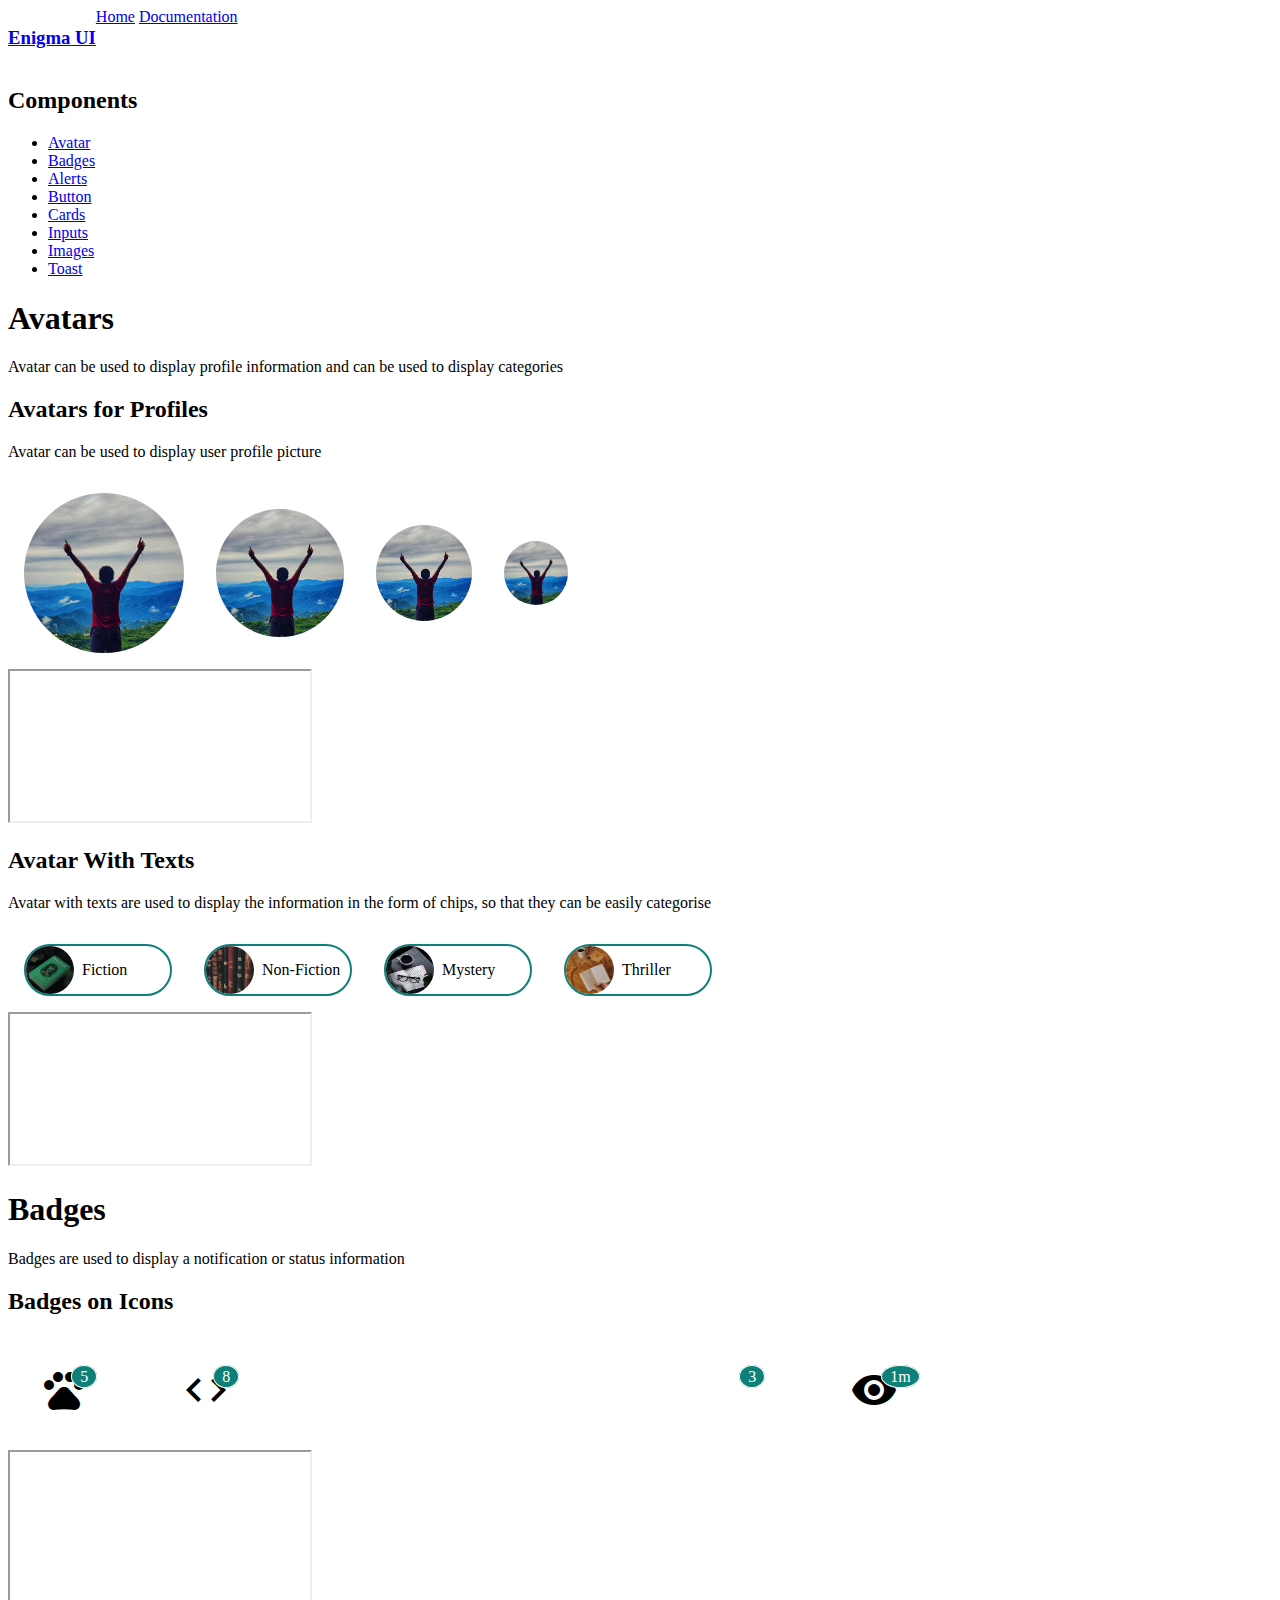
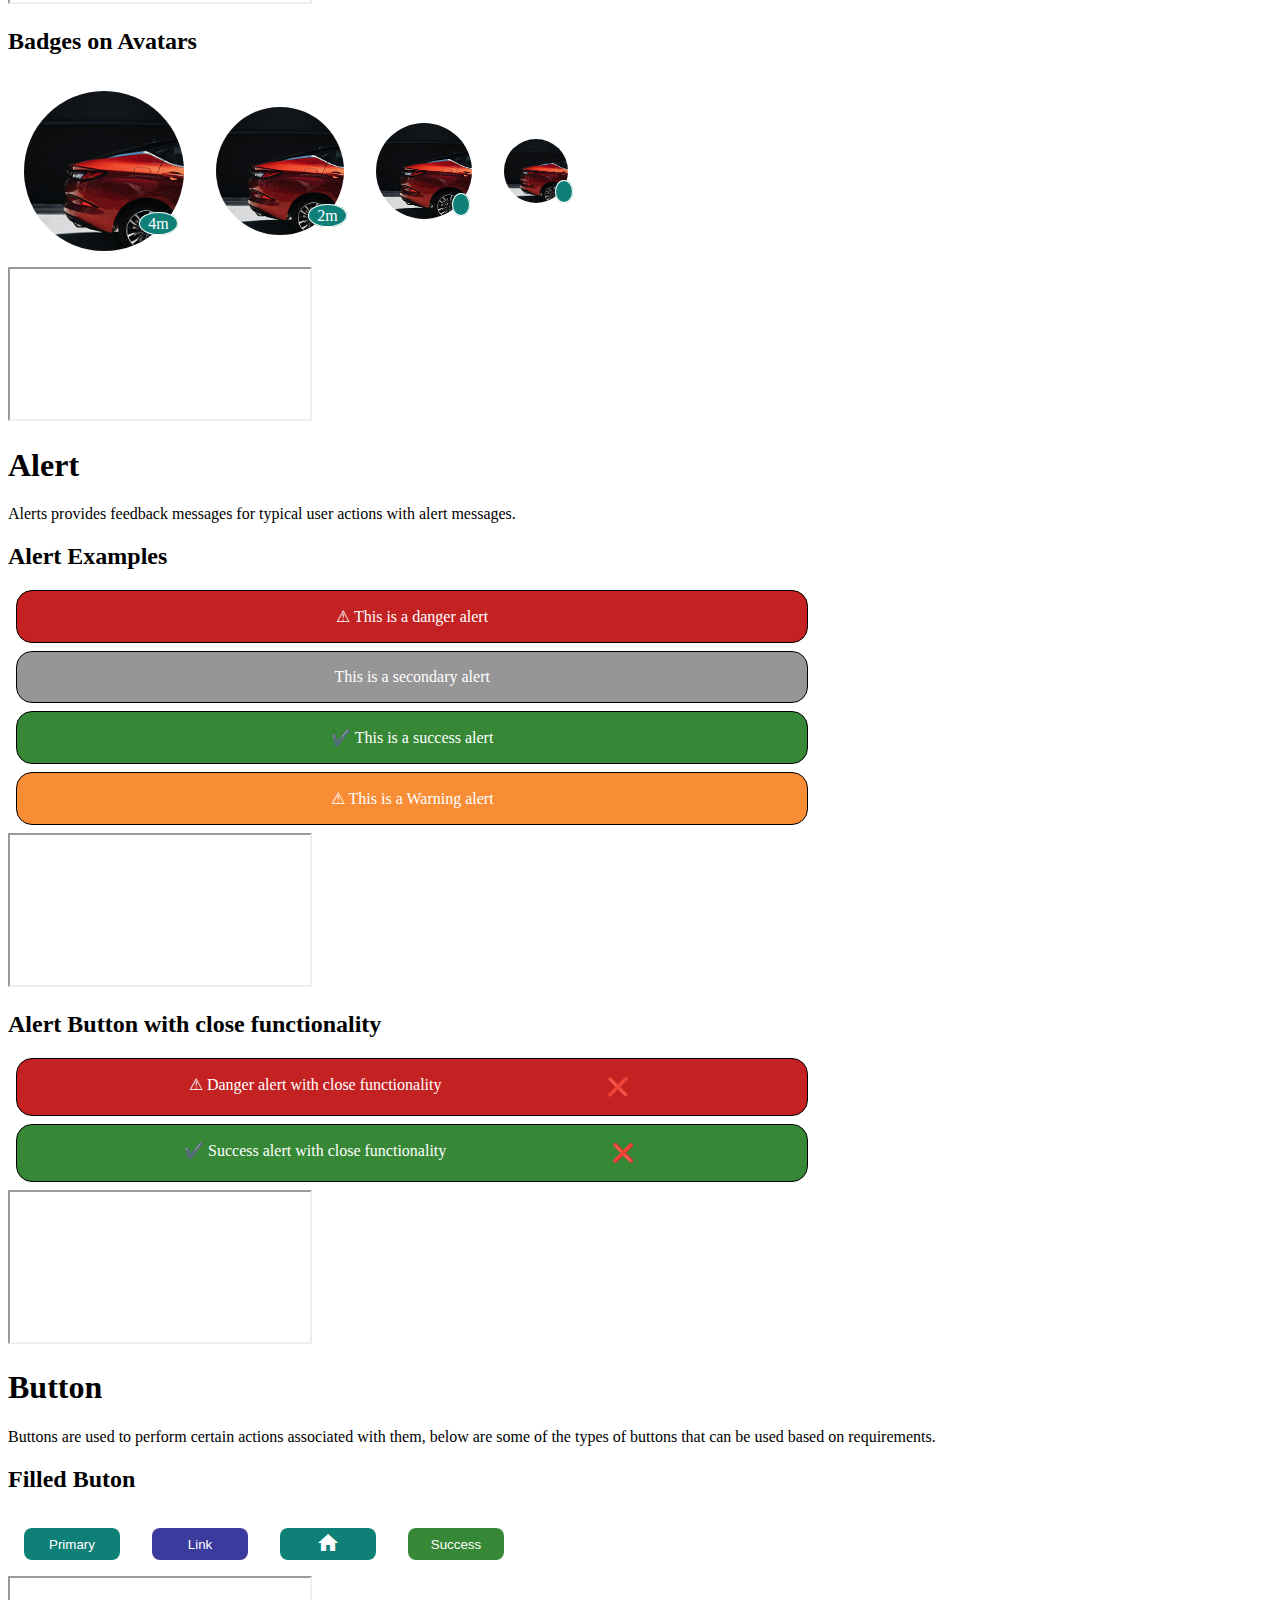
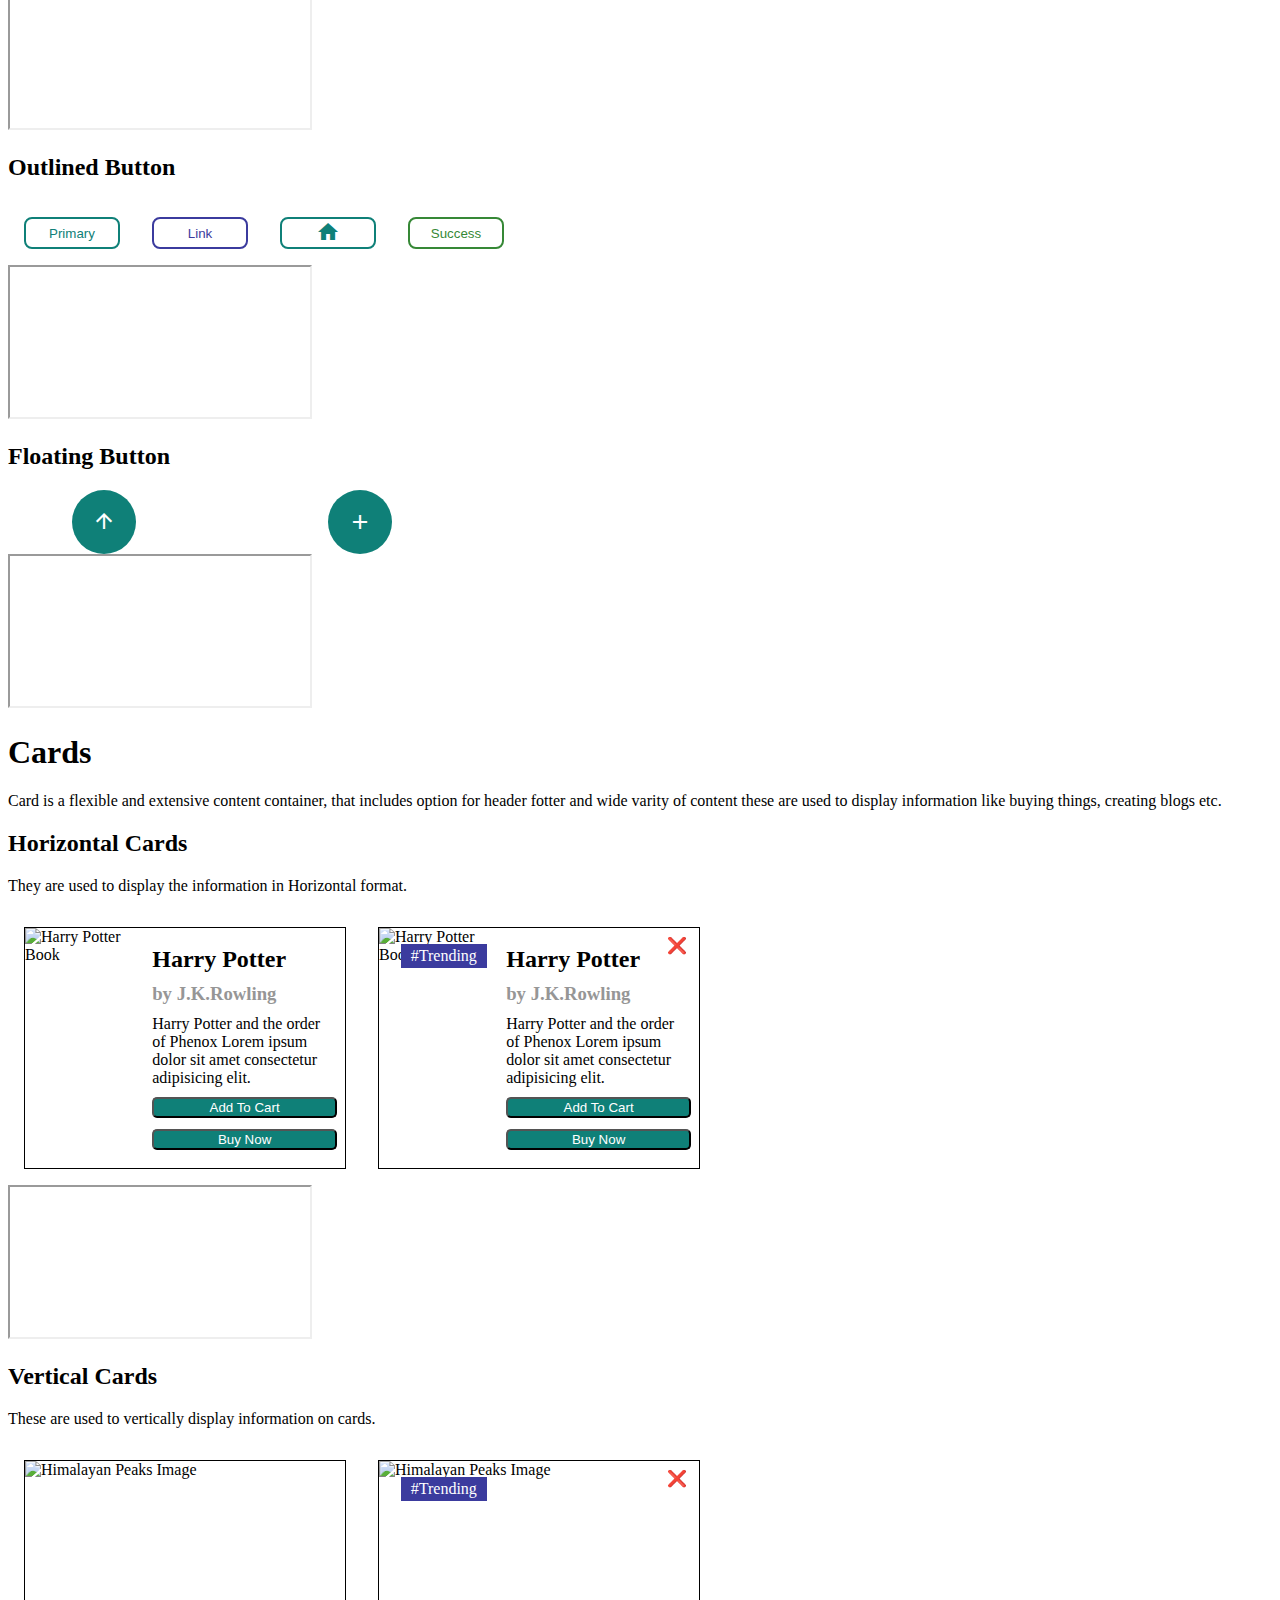
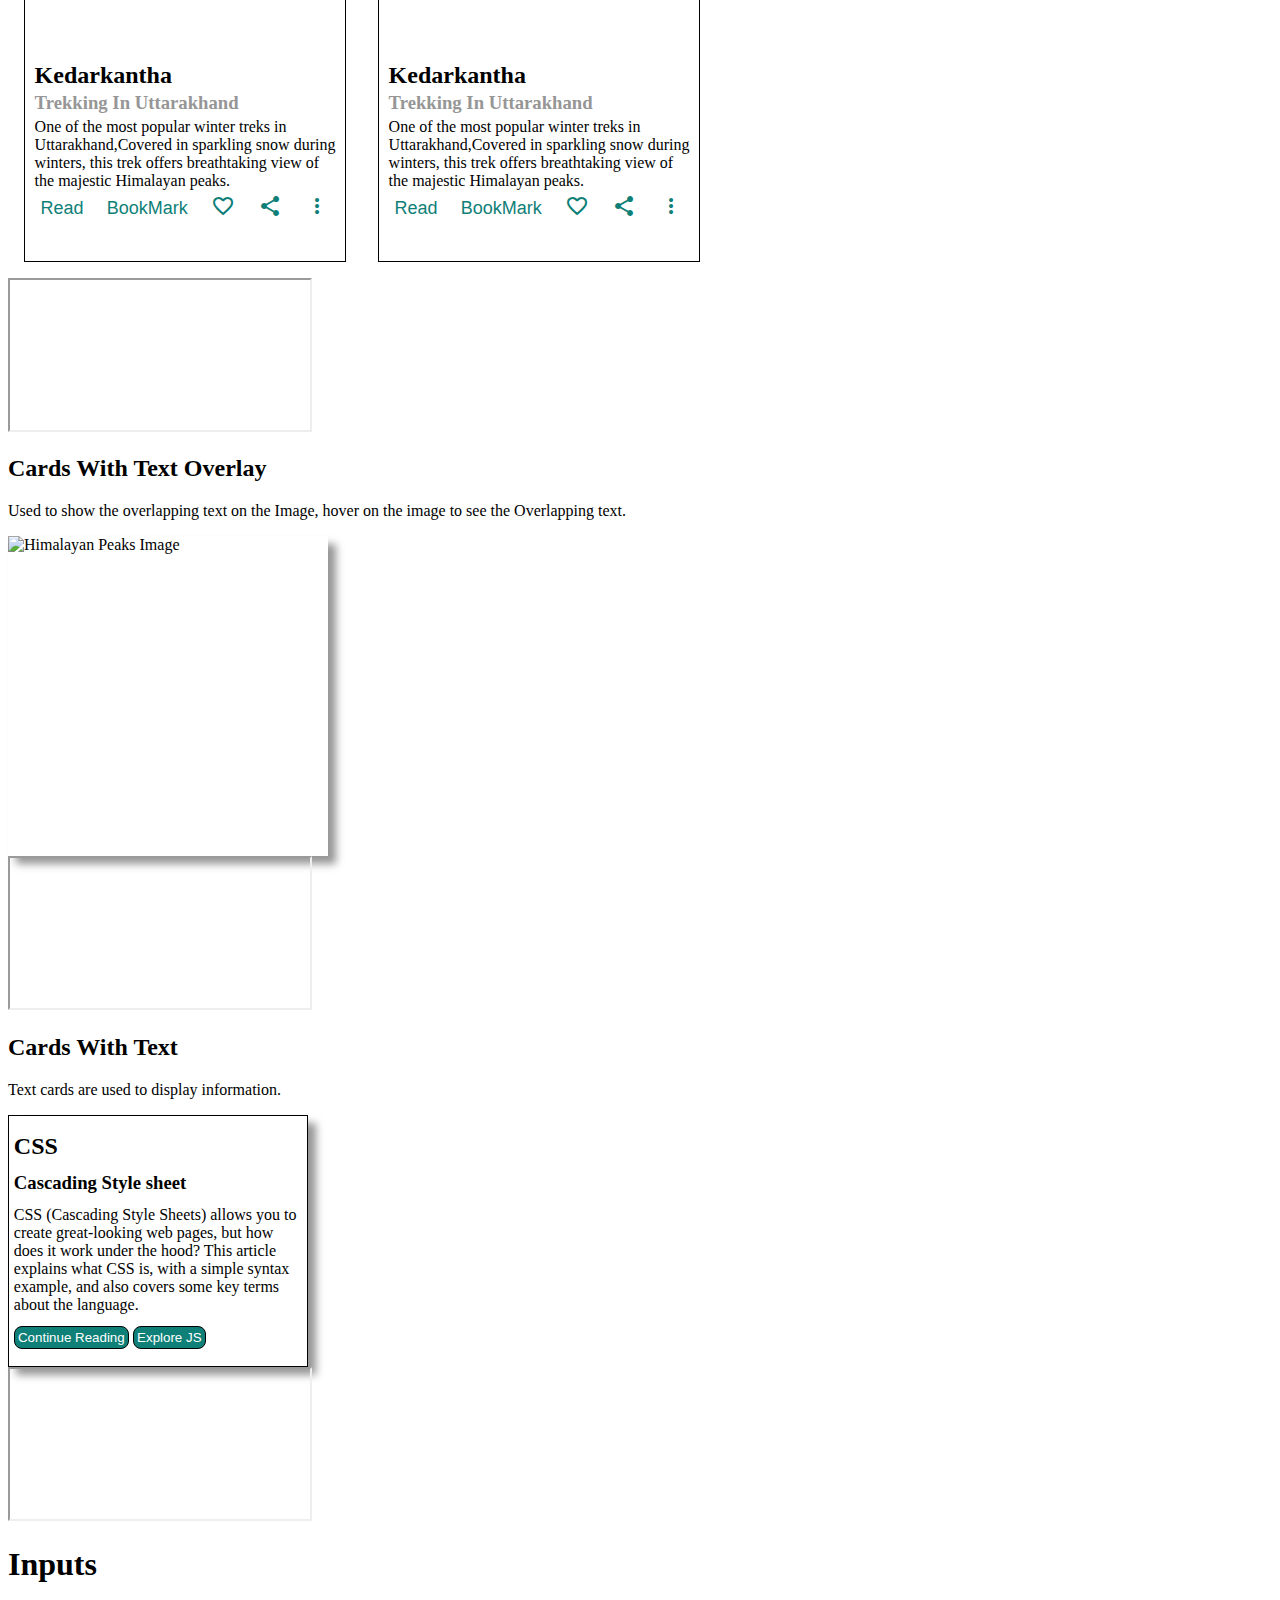
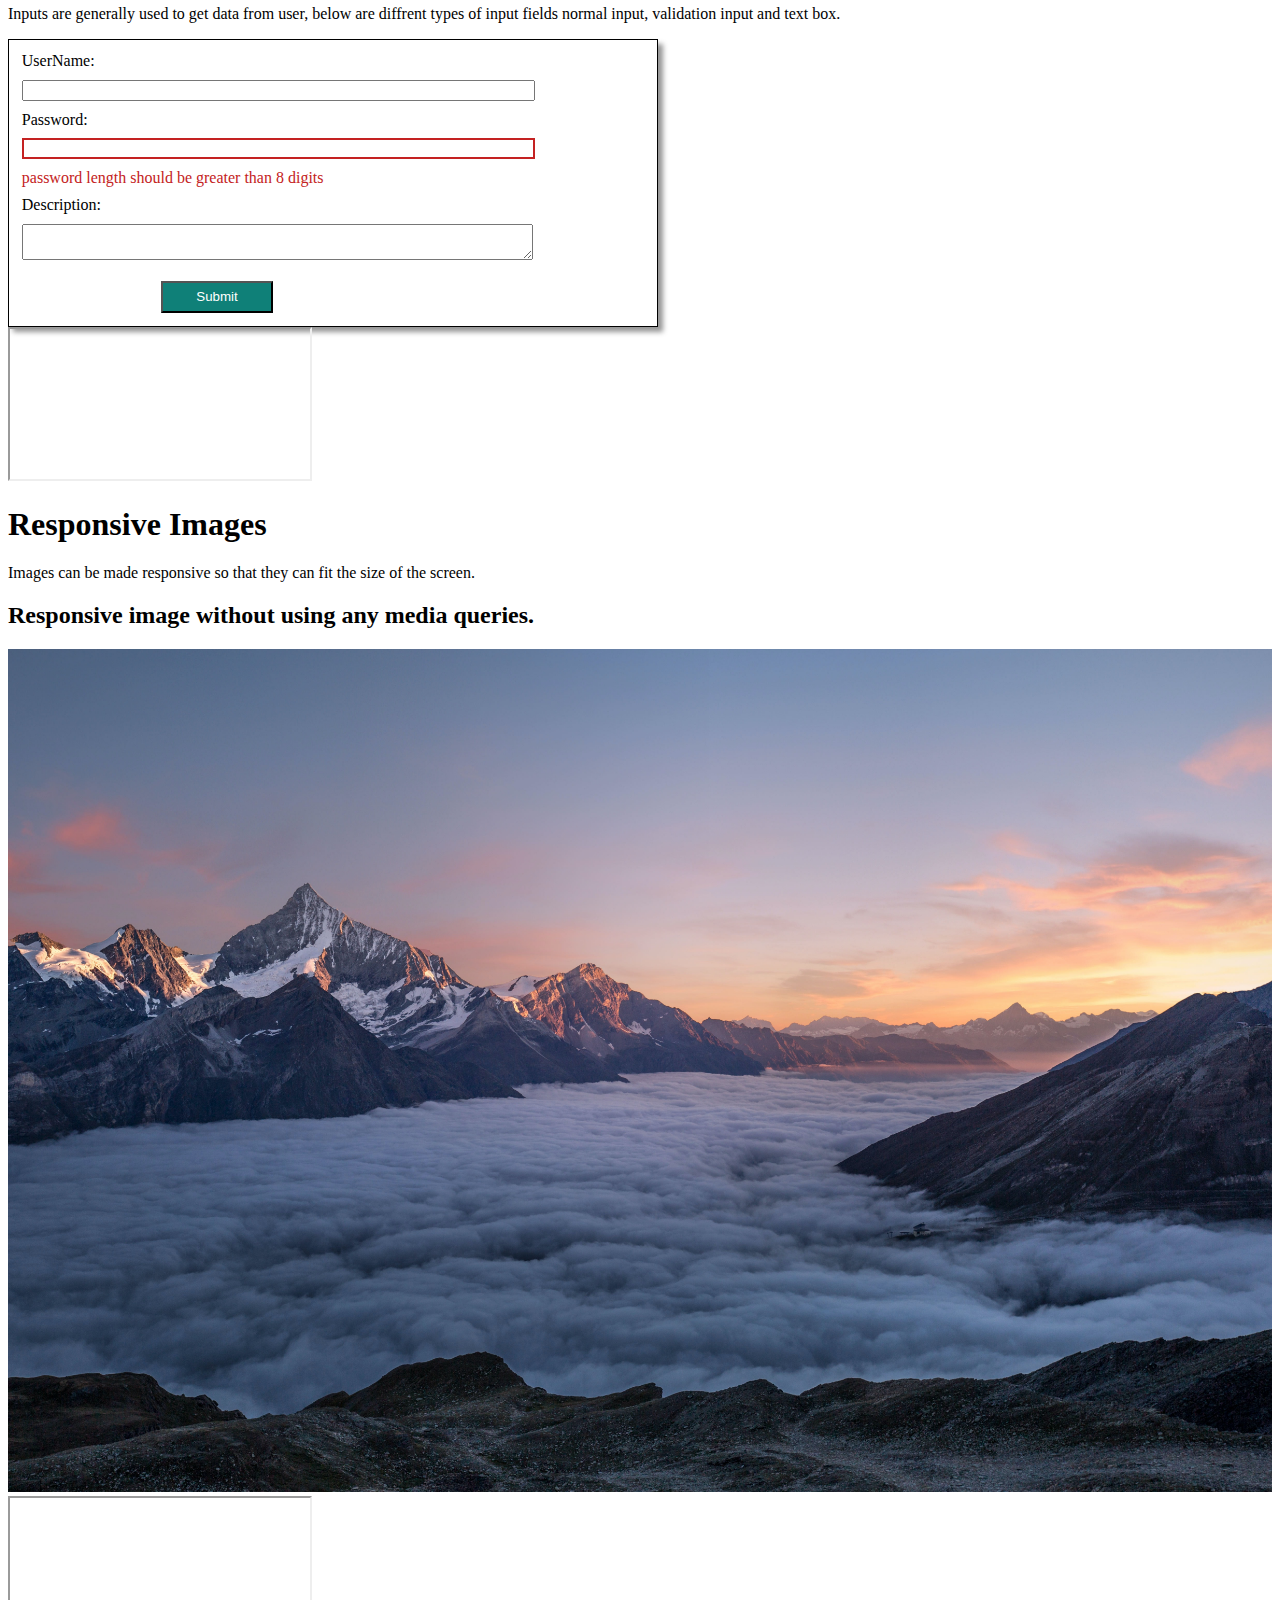
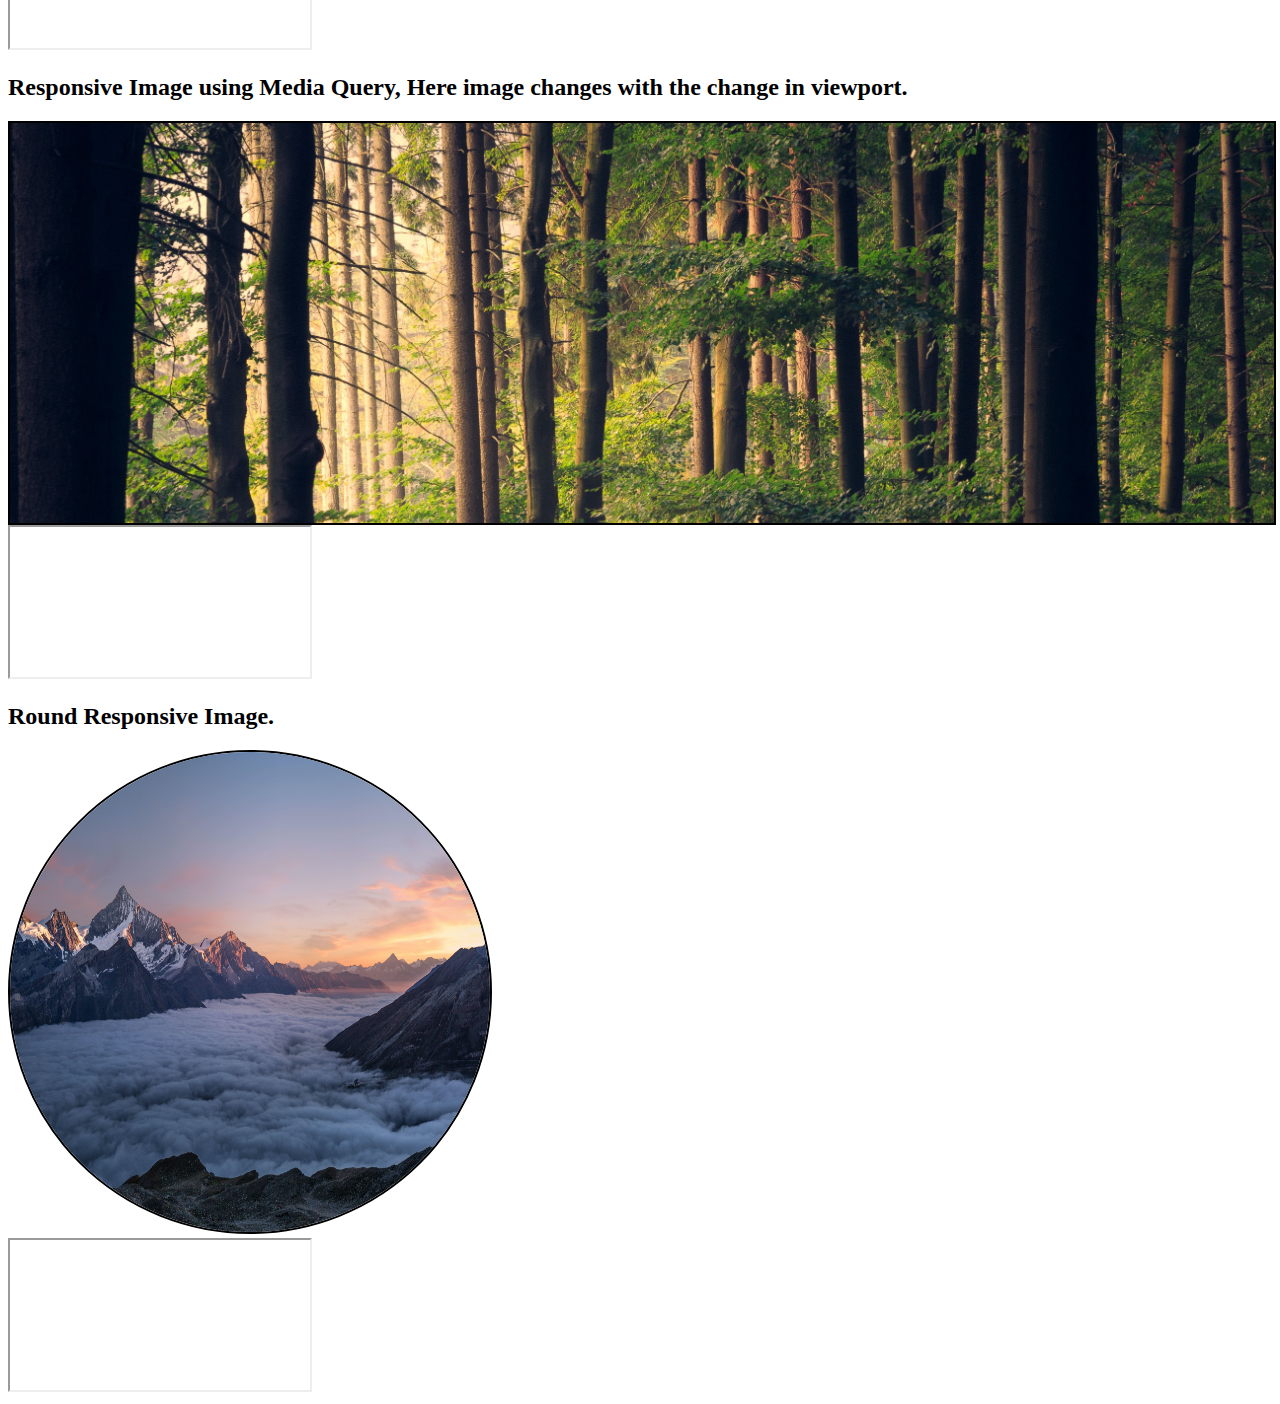
==== commit 07746bce: "Updated Changes for documentation page" ====
--- a/docs.html
+++ b/docs.html
@@ -4,328 +4,499 @@
     <meta charset="UTF-8">
     <meta http-equiv="X-UA-Compatible" content="IE=edge">
     <meta name="viewport" content="width=device-width, initial-scale=1.0">
-    <title>Avtar and Badges</title>
+    <title>Documnetatio Page</title>
     <link rel="stylesheet" href="https://fonts.googleapis.com/icon?family=Material+Icons">
     <link rel="stylesheet" href="https://cdnjs.cloudflare.com/ajax/libs/font-awesome/6.0.0-beta2/css/all.min.css">
     <link rel="stylesheet" href="path/to/font-awesome/css/font-awesome.min.css">
     <link rel="stylesheet" href="Components/main.css">
 </head>
 <body>
-    <!-- ----Components Avatart---- -->
-    <div class="components-avatar">
-        <h2>Avatars</h2>
-        <div class="components-avatar-display flex-row">    
-            <div class="avatar avatar-l">
-                <img class="avatar-img" src="Components/Images/Avatar-Man.png" alt="Avtar Here">
-            </div>
-            <div class="avatar avatar-m">
-                <img class="avatar-img" src="Components/Images/Avatar-Man.png" alt="Avtar Here">
-            </div>
-            <div class="avatar avatar-s">
-                <img class="avatar-img" src="Components/Images/Avatar-Man.png" alt="Avtar Here">
-            </div>
-            <div class="avatar avatar-xs">
-                <img class="avatar-img" src="Components/Images/Avatar-Man.png" alt="Avtar Here">
-            </div>
+    <!------- Header------ -->
+    <header class="header-container flex-row">
+        <a href="docs.html"><h3>Enigma UI</h3></a>
+        <div class="header-links">
+            <a href="docs.html">Home</a>
+            <a href="docs.html">Documentation</a>
         </div>
-
-        <h2>Avatar With Texts</h2>
-        <div class="components-avatar-display flex-row">
-            <div class="avatar-box">
-                <img src="Components/Images/Avatar_Book_Fiction.jpg" alt="" class="avatar-box-img">
-                <div class="avatar-text">Fiction</div>
-            </div>
-            <div class="avatar-box">
-                <img src="Components/Images/Avatar-Book-Nonfiction.jpg" alt="" class="avatar-box-img">
-                <div class="avatar-text">Non-Fiction</div>
-            </div>
-            <div class="avatar-box">
-                <img src="Components/Images/Avatar-Book-Mystery.jpg" alt="" class="avatar-box-img">
-                <div class="avatar-text">Mystery</div>
-            </div>
-            <div class="avatar-box">
-                <img src="Components/Images/Avatar-Book-Thriller.jpg" alt="" class="avatar-box-img">
-                <div class="avatar-text">Thriller</div>
-            </div>
+    </header>
+
+    <div class="main-container">
+        <!-- ---Side Bar -->
+        <aside class="side-container">
+            <h2>Components</h2>
+            <ul>
+                <li><a href="#avatars">Avatar</a></li>
+                <li><a href="#badges">Badges</a></li>
+                <li><a href="#alerts">Alerts</a></li>                
+                <li><a href="#buttons">Button</a></li>
+                <li><a href="#cards">Cards</a></li>
+                <li><a href="#inputs">Inputs</a></li>
+                <li><a href="#images">Images</a></li>
+                <li><a href="#toasts">Toast</a></li>
+            </ul>
+        </aside>
+        <!-- documentation content starts here -->
+        <div class="content-docs">
+            <!-- ----Components Avatart---- -->
+            <div class="main-content-heading" id="avatars">
+                <h1>Avatars</h1>
+                <p>Avatar can be used to display profile information and can be used to display categories</p>
+            </div>
+            
+            <div class="components-avatar">
+                <h2 class="component-heading">Avatars for Profiles </h2>
+                <p class="component-description">Avatar can be used to display user profile picture</p>
+                <div class="component-display flex-row">    
+                    <div class="avatar avatar-l">
+                        <img class="avatar-img" src="Components/Images/Avatar-Man.png" alt="Avtar Here">
+                    </div>
+                    <div class="avatar avatar-m">
+                        <img class="avatar-img" src="Components/Images/Avatar-Man.png" alt="Avtar Here">
+                    </div>
+                    <div class="avatar avatar-s">
+                        <img class="avatar-img" src="Components/Images/Avatar-Man.png" alt="Avtar Here">
+                    </div>
+                    <div class="avatar avatar-xs">
+                        <img class="avatar-img" src="Components/Images/Avatar-Man.png" alt="Avtar Here">
+                    </div>
+                </div>
+
+                <div class="code-display">
+                     <iframe
+                         src="https://carbon.now.sh/embed?bg=rgba%28171%2C+184%2C+195%2C+1%29&t=one-light&wt=none&l=javascript&width=680&ds=true&dsyoff=20px&dsblur=68px&wc=true&wa=true&pv=0px&ph=0px&ln=false&fl=1&fm=Hack&fs=12px&lh=133%25&si=false&es=2x&wm=false&code=%253Cdiv%2520class%253D%2522components-avatar-display%2522%253E%2520%2520%2520%2520%250A%2520%2520%2520%2520%253Cdiv%2520class%253D%2522avatar%2520avatar-l%2522%253E%250A%2520%2520%2520%2520%2520%2520%2520%2520%253Cimg%2520class%253D%2522avatar-img%2522%2520src%253D%2522%252FComponents%252FImages%252FAvatar-Man.png%2522%2520alt%253D%2522Avatar%2520Here%2522%253E%250A%2520%2520%2520%2520%253C%252Fdiv%253E%250A%2520%2520%2520%2520%253Cdiv%2520class%253D%2522avatar%2520avatar-m%2522%253E%250A%2520%2520%2520%2520%2520%2520%2520%2520%253Cimg%2520class%253D%2522avatar-img%2522%2520src%253D%2522%252FComponents%252FImages%252FAvatar-Man.png%2522%2520alt%253D%2522Avatar%2520Here%2522%253E%250A%2520%2520%2520%2520%253C%252Fdiv%253E%250A%2520%2520%2520%2520%253Cdiv%2520class%253D%2522avatar%2520avatar-s%2522%253E%250A%2520%2520%2520%2520%2520%2520%2520%2520%253Cimg%2520class%253D%2522avatar-img%2522%2520src%253D%2522%252FComponents%252FImages%252FAvatar-Man.png%2522%2520alt%253D%2522Avatar%2520Here%2522%253E%250A%2520%2520%2520%2520%253C%252Fdiv%253E%250A%2520%2520%2520%2520%253Cdiv%2520class%253D%2522avatar%2520avatar-xs%2522%253E%250A%2520%2520%2520%2520%2520%2520%2520%2520%253Cimg%2520class%253D%2522avatar-img%2522%2520src%253D%2522%252FComponents%252FImages%252FAvatar-Man.png%2522%2520alt%253D%2522Avatar%2520Here%2522%253E%250A%2520%2520%2520%2520%253C%252Fdiv%253E%250A%253C%252Fdiv%253E"
+                         sandbox="allow-scripts allow-same-origin">
+                     </iframe>
+                 </div>
+
+                <h2 class="component-heading">Avatar With Texts</h2>
+                <p class="component-description">Avatar with texts are used to display the information in the form of chips, so that they can be easily categorise</p>
+                <div class="component-display flex-row">
+                    <div class="avatar-box">
+                        <img src="Components/Images/Avatar_Book_Fiction.jpg" alt="" class="avatar-box-img">
+                        <div class="avatar-text">Fiction</div>
+                    </div>
+                    <div class="avatar-box">
+                        <img src="Components/Images/Avatar-Book-Nonfiction.jpg" alt="" class="avatar-box-img">
+                        <div class="avatar-text">Non-Fiction</div>
+                    </div>
+                    <div class="avatar-box">
+                        <img src="Components/Images/Avatar-Book-Mystery.jpg" alt="" class="avatar-box-img">
+                        <div class="avatar-text">Mystery</div>
+                    </div>
+                    <div class="avatar-box">
+                        <img src="Components/Images/Avatar-Book-Thriller.jpg" alt="" class="avatar-box-img">
+                        <div class="avatar-text">Thriller</div>
+                    </div>
+                </div>
+                <div class="code-display">
+                    <iframe
+                        src="https://carbon.now.sh/embed?bg=rgba%28171%2C+184%2C+195%2C+1%29&t=one-light&wt=none&l=javascript&width=680&ds=true&dsyoff=20px&dsblur=68px&wc=true&wa=true&pv=0px&ph=0px&ln=false&fl=1&fm=Hack&fs=12px&lh=133%25&si=false&es=2x&wm=false&code=%253Cdiv%2520class%253D%2522components-avatar-display%2522%253E%250A%2520%2520%2520%2520%253Cdiv%2520class%253D%2522avatar-box%2522%253E%250A%2520%2520%2520%2520%2520%2520%2520%2520%253Cimg%2520src%253D%2522%252FComponents%252FImages%252FAvatar_Book_Fiction.jpg%2522%2520alt%253D%2522%2522%2520class%253D%2522avatar-box-img%2522%253E%250A%2520%2520%2520%2520%2520%2520%2520%2520%253Cdiv%2520class%253D%2522avatar-text%2522%253EFiction%253C%252Fdiv%253E%250A%2520%2520%2520%2520%253C%252Fdiv%253E%250A%2520%2520%2520%2520%253Cdiv%2520class%253D%2522avatar-box%2522%253E%250A%2520%2520%2520%2520%2520%2520%2520%2520%253Cimg%2520src%253D%2522%252FComponents%252FImages%252FAvatar-Book-Nonfiction.jpg%2522%2520alt%253D%2522%2522%2520class%253D%2522avatar-box-img%2522%253E%250A%2520%2520%2520%2520%2520%2520%2520%2520%253Cdiv%2520class%253D%2522avatar-text%2522%253ENon-Fiction%253C%252Fdiv%253E%250A%2520%2520%2520%2520%253C%252Fdiv%253E%250A%2520%2520%2520%2520%253Cdiv%2520class%253D%2522avatar-box%2522%253E%250A%2520%2520%2520%2520%2520%2520%2520%2520%253Cimg%2520src%253D%2522%252FComponents%252FImages%252FAvatar-Book-Mystery.jpg%2522%2520alt%253D%2522%2522%2520class%253D%2522avatar-box-img%2522%253E%250A%2520%2520%2520%2520%2520%2520%2520%2520%253Cdiv%2520class%253D%2522avatar-text%2522%253EMystery%253C%252Fdiv%253E%250A%2520%2520%2520%2520%253C%252Fdiv%253E%250A%2520%2520%2520%2520%253Cdiv%2520class%253D%2522avatar-box%2522%253E%250A%2520%2520%2520%2520%2520%2520%2520%2520%253Cimg%2520src%253D%2522%252FComponents%252FImages%252FAvatar-Book-Thriller.jpg%2522%2520alt%253D%2522%2522%2520class%253D%2522avatar-box-img%2522%253E%250A%2520%2520%2520%2520%2520%2520%2520%2520%253Cdiv%2520class%253D%2522avatar-text%2522%253EThriller%253C%252Fdiv%253E%250A%2520%2520%2520%2520%253C%252Fdiv%253E%250A%253C%252Fdiv%253E"
+                        sandbox="allow-scripts allow-same-origin">
+                    </iframe>
+                </div>
+            </div>
+            <!------ Component Avatar Ends Here-- -->
+
+            <!-- ----Components Badges start Here---- -->
+            <div class="main-content-heading" id="badges">
+                <h1>Badges</h1>
+                <p>Badges are used to display a notification or status information</p>
+            </div>
+            <div class="component-badges">
+                <h2 class="component-heading">Badges on Icons</h2>
+                <div class="component-display flex-row">
+                    <div class="badge-box">
+                        <span class="material-icons badge-icons">pets</span>
+                        <span class="badge badge-icon-position">5</span>
+                    </div>
+                    <div class="badge-box">
+                        <span class="material-icons badge-icons">code</span>
+                        <span class="badge badge-icon-position">8</span>
+                    </div>
+                    <div class="badge-box">
+                        <span class="material-icons badge-icons">lightbulb</span>
+                        <span class="badge badge-icon-position">3</span>
+                    </div>
+                    <div class="badge-box">
+                        <span class="material-icons badge-icons">visibility</span>
+                        <span class="badge badge-icon-position">1m</span>
+                    </div>
+                </div>
+                <div class="code-display">
+                    <iframe
+                        src="https://carbon.now.sh/embed?bg=rgba%28187%2C187%2C187%2C1%29&t=one-light&wt=sharp&l=javascript&width=730&ds=true&dsyoff=3px&dsblur=13px&wc=true&wa=false&pv=0px&ph=0px&ln=false&fl=1&fm=Hack&fs=12.5px&lh=122%25&si=false&es=2x&wm=false&code=%253Cdiv%2520class%253D%2522compnents-badges-display%2520flex-row%2522%253E%250A%2520%2520%2520%2520%253Cdiv%2520class%253D%2522badge-box%2522%253E%250A%2520%2520%2520%2520%2520%2520%2520%2520%253Cspan%2520class%253D%2522material-icons%2520badge-icons%2522%253Epets%253C%252Fspan%253E%250A%2520%2520%2520%2520%2520%2520%2520%2520%253Cspan%2520class%253D%2522badge%2520badge-icon-position%2522%253E5%253C%252Fspan%253E%250A%2520%2520%2520%2520%253C%252Fdiv%253E%250A%2520%2520%2520%2520%253Cdiv%2520class%253D%2522badge-box%2522%253E%250A%2520%2520%2520%2520%2520%2520%2520%2520%253Cspan%2520class%253D%2522material-icons%2520badge-icons%2522%253Ecode%253C%252Fspan%253E%250A%2520%2520%2520%2520%2520%2520%2520%2520%253Cspan%2520class%253D%2522badge%2520badge-icon-position%2522%253E8%253C%252Fspan%253E%250A%2520%2520%2520%2520%253C%252Fdiv%253E%250A%2520%2520%2520%2520%253Cdiv%2520class%253D%2522badge-box%2522%253E%250A%2520%2520%2520%2520%2520%2520%2520%2520%253Cspan%2520class%253D%2522material-icons%2520badge-icons%2522%253Elightbulb%253C%252Fspan%253E%250A%2520%2520%2520%2520%2520%2520%2520%2520%253Cspan%2520class%253D%2522badge%2520badge-icon-position%2522%253E3%253C%252Fspan%253E%250A%2520%2520%2520%2520%253C%252Fdiv%253E%250A%2520%2520%2520%2520%253Cdiv%2520class%253D%2522badge-box%2522%253E%250A%2520%2520%2520%2520%2520%2520%2520%2520%253Cspan%2520class%253D%2522material-icons%2520badge-icons%2522%253Evisibility%253C%252Fspan%253E%250A%2520%2520%2520%2520%2520%2520%2520%2520%253Cspan%2520class%253D%2522badge%2520badge-icon-position%2522%253E1m%253C%252Fspan%253E%250A%2520%2520%2520%2520%253C%252Fdiv%253E%250A%253C%252Fdiv%253E"
+                        sandbox="allow-scripts allow-same-origin">
+                    </iframe>
+                </div>
+                
+
+                <h2 class="component-heading"> Badges on Avatars</h2>
+                <div class="component-display flex-row">
+                    <div class="avatar avatar-l">
+                        <img class="avatar-img" src="Components/Images/Avatar-Car.png" alt="Avtar Here">
+                        <span class="badge badge-avatar-text-position">4m</span>
+                    </div>
+                    <div class="avatar avatar-m ">
+                        <img class="avatar-img" src="Components/Images/Avatar-Car.png" alt="Avtar Here">
+                        <span class="badge badge-avatar-text-position">2m</span>
+                    </div>
+                    <div class="avatar avatar-s ">
+                        <img class="avatar-img" src="Components/Images/Avatar-Car.png" alt="Avtar Here">
+                        <span class="badge badge-avatar-position"></span>
+                    </div>
+                    <div class="avatar avatar-xs ">
+                        <img class="avatar-img" src="Components/Images/Avatar-Car.png" alt="Avtar Here">
+                        <span class="badge badge-avatar-position"></span>
+                    </div>
+                </div>        
+                <div class="code-display">
+                    <iframe
+                        src="https://carbon.now.sh/embed?bg=rgba%28187%2C187%2C187%2C1%29&t=one-light&wt=sharp&l=javascript&width=829&ds=true&dsyoff=3px&dsblur=13px&wc=true&wa=false&pv=0px&ph=0px&ln=false&fl=1&fm=Hack&fs=12.5px&lh=122%25&si=false&es=2x&wm=false&code=%253Cdiv%2520class%253D%2522compnents-badges-display%2520flex-row%2522%253E%250A%2520%2520%2520%2520%253Cdiv%2520class%253D%2522avatar%2520avatar-l%2522%253E%250A%2520%2520%2520%2520%2520%2520%2520%2520%253Cimg%2520class%253D%2522avatar-img%2522%2520src%253D%2522Components%252FImages%252FAvatar-Car.png%2522%2520alt%253D%2522Avtar%2520Here%2522%253E%250A%2520%2520%2520%2520%2520%2520%2520%2520%253Cspan%2520class%253D%2522badge%2520badge-avatar-text-position%2522%253E4m%253C%252Fspan%253E%250A%2520%2520%2520%2520%253C%252Fdiv%253E%250A%2520%2520%2520%2520%253Cdiv%2520class%253D%2522avatar%2520avatar-m%2520%2522%253E%250A%2520%2520%2520%2520%2520%2520%2520%2520%253Cimg%2520class%253D%2522avatar-img%2522%2520src%253D%2522Components%252FImages%252FAvatar-Car.png%2522%2520alt%253D%2522Avtar%2520Here%2522%253E%250A%2520%2520%2520%2520%2520%2520%2520%2520%253Cspan%2520class%253D%2522badge%2520badge-avatar-text-position%2522%253E2m%253C%252Fspan%253E%250A%2520%2520%2520%2520%253C%252Fdiv%253E%250A%2520%2520%2520%2520%253Cdiv%2520class%253D%2522avatar%2520avatar-s%2520%2522%253E%250A%2520%2520%2520%2520%2520%2520%2520%2520%253Cimg%2520class%253D%2522avatar-img%2522%2520src%253D%2522Components%252FImages%252FAvatar-Car.png%2522%2520alt%253D%2522Avtar%2520Here%2522%253E%250A%2520%2520%2520%2520%2520%2520%2520%2520%253Cspan%2520class%253D%2522badge%2520badge-avatar-position%2522%253E%253C%252Fspan%253E%250A%2520%2520%2520%2520%253C%252Fdiv%253E%250A%2520%2520%2520%2520%253Cdiv%2520class%253D%2522avatar%2520avatar-xs%2520%2522%253E%250A%2520%2520%2520%2520%2520%2520%2520%2520%253Cimg%2520class%253D%2522avatar-img%2522%2520src%253D%2522Components%252FImages%252FAvatar-Car.png%2522%2520alt%253D%2522Avtar%2520Here%2522%253E%250A%2520%2520%2520%2520%2520%2520%2520%2520%253Cspan%2520class%253D%2522badge%2520badge-avatar-position%2522%253E%253C%252Fspan%253E%250A%2520%2520%2520%2520%253C%252Fdiv%253E%250A%253C%252Fdiv%253E%2520%2520%2520%2520%2520%2520%2520"
+                        sandbox="allow-scripts allow-same-origin">
+                    </iframe>
+                </div>
+            </div>
+            <!-- Badge components ends here -->
+
+            <!-- Alert Components Starts Here -->
+            <div class="main-content-heading" id="alerts">
+                <h1>Alert</h1>
+                <p>Alerts provides feedback messages for typical user actions with alert messages.</p>
+            </div>
+            <h2 class="component-heading">Alert Examples</h2>
+            <div class="component-display">
+                <div class="alert-box alert-primary">
+                    ⚠ This is a danger alert </div>
+                <div class="alert-box alert-secondary">
+                    This is a secondary alert </div> 
+                <div class="alert-box alert-success">
+                    ✔️ This is a success alert </div> 
+                <div class="alert-box alert-warning">
+                    ⚠ This is a Warning alert </div> 
+            </div>
+                
+            <div class="code-display">
+                <iframe
+                src="https://carbon.now.sh/embed?bg=rgba%28187%2C187%2C187%2C1%29&t=one-light&wt=sharp&l=javascript&width=829&ds=true&dsyoff=3px&dsblur=13px&wc=true&wa=false&pv=0px&ph=0px&ln=false&fl=1&fm=Hack&fs=12.5px&lh=122%25&si=false&es=2x&wm=false&code=%2520%253Cdiv%2520class%253D%2522components-alert-display%2522%253E%250A%2520%2520%2520%2520%2520%2520%253Cdiv%2520class%253D%2522alert-box%2520alert-primary%2522%253E%250A%2520%2520%2520%2520%2520%2520%2520%2520%2520%2520%25E2%259A%25A0%2520This%2520is%2520a%2520danger%2520alert%2520%253C%252Fdiv%253E%250A%2520%2520%2520%2520%2520%2520%253Cdiv%2520class%253D%2522alert-box%2520alert-secondary%2522%253E%250A%2520%2520%2520%2520%2520%2520%2520%2520%2520%2520This%2520is%2520a%2520secondary%2520alert%2520%253C%252Fdiv%253E%2520%250A%2520%2520%2520%2520%2520%2520%253Cdiv%2520class%253D%2522alert-box%2520alert-success%2522%253E%250A%2520%2520%2520%2520%2520%2520%2520%2520%2520%2520%25E2%259C%2594%25EF%25B8%258F%2520This%2520is%2520a%2520success%2520alert%2520%253C%252Fdiv%253E%2520%250A%2520%2520%2520%2520%2520%2520%253Cdiv%2520class%253D%2522alert-box%2520alert-warning%2522%253E%250A%2520%2520%2520%2520%2520%2520%2520%2520%2520%2520%25E2%259A%25A0%2520This%2520is%2520a%2520Warning%2520alert%2520%253C%252Fdiv%253E%2520%250A%2520%2520%253C%252Fdiv%253E%2520%2520%2520"
+                sandbox="allow-scripts allow-same-origin">
+                </iframe>
+            </div>
+               
+
+            <h2 class="component-heading">Alert Button with close functionality</h2>
+            <div class="component-display">
+                <div class="alert-box alert-primary">
+                    ⚠ Danger alert with close functionality
+                    <button class="alert-close btn-danger-close pointer">❌</button>
+                </div>
+                <div class="alert-box alert-success">
+                    ✔️ Success alert with close functionality
+                    <button class="alert-close btn-success-close pointer">❌</button>
+                </div> 
+            </div>  
+            <div class="code-display">
+                <iframe
+                    src="https://carbon.now.sh/embed?bg=rgba%28187%2C187%2C187%2C1%29&t=one-light&wt=sharp&l=javascript&width=829&ds=true&dsyoff=3px&dsblur=13px&wc=true&wa=false&pv=0px&ph=0px&ln=false&fl=1&fm=Hack&fs=12.5px&lh=122%25&si=false&es=2x&wm=false&code=%253Cdiv%2520class%253D%2522components-alert-display%2522%253E%250A%2520%2520%2520%2520%253Cdiv%2520class%253D%2522alert-box%2520alert-primary%2522%253E%250A%2520%2520%2520%2520%2520%2520%2520%2520%25E2%259A%25A0%2520Danger%2520alert%2520with%2520close%2520functionality%250A%2520%2520%2520%2520%2520%2520%2520%2520%253Cbutton%2520class%253D%2522alert-close%2520btn-danger-close%2520pointer%2522%253E%25E2%259D%258C%253C%252Fbutton%253E%250A%2520%2520%2520%2520%253C%252Fdiv%253E%250A%2520%2520%2520%2520%253Cdiv%2520class%253D%2522alert-box%2520alert-success%2522%253E%250A%2520%2520%2520%2520%2520%2520%2520%2520%25E2%259C%2594%25EF%25B8%258F%2520Success%2520alert%2520with%2520close%2520functionality%250A%2520%2520%2520%2520%2520%2520%2520%2520%253Cbutton%2520class%253D%2522alert-close%2520btn-success-close%2520pointer%2522%253E%25E2%259D%258C%253C%252Fbutton%253E%250A%2520%2520%2520%2520%253C%252Fdiv%253E%2520%250A%253C%252Fdiv%253E%2520"
+                    sandbox="allow-scripts allow-same-origin">
+                </iframe>
+            </div>
+            <!-- Alert components ends here -->
+
+            <!-- Button Components Starts Here -->
+            <div class="main-content-heading" id="buttons">
+                <h1>Button</h1>
+                <p>Buttons are used to perform certain actions associated with them, below are some of the types of buttons that can be used based on requirements.</p>
+            </div>
+            <div class="components-button">
+                <h2 class="component-heading">Filled Buton</h2>
+                <div class="btn-filled component-display flex-row">
+                    <button class="btn btn-filled-primary">
+                        Primary </button>
+                    <a href="#"><button class="btn btn-filled-link">
+                        Link</button></a>
+                    <button class="btn btn-filled-icon">
+                        <span class="material-icons">home</span>
+                    </button>
+                    <button class="btn btn-filled-success">
+                        Success</button>
+                </div>
+                <div class="code-display">
+                    <iframe
+                    src="https://carbon.now.sh/embed?bg=rgba%28187%2C187%2C187%2C1%29&t=one-light&wt=sharp&l=javascript&width=829&ds=true&dsyoff=3px&dsblur=13px&wc=true&wa=false&pv=0px&ph=0px&ln=false&fl=1&fm=Hack&fs=12.5px&lh=122%25&si=false&es=2x&wm=false&code=%253Cdiv%2520class%253D%2522btn-filled%2520components-button-display%2520flex-row%2522%253E%250A%2520%2520%2520%2520%253Cbutton%2520class%253D%2522btn%2520btn-filled-primary%2522%253EPrimary%2520%253C%252Fbutton%253E%250A%2520%2520%2520%2520%253Ca%2520href%253D%2522%2523%2522%253E%253Cbutton%2520class%253D%2522btn%2520btn-filled-link%2522%253ELink%253C%252Fbutton%253E%253C%252Fa%253E%250A%2520%2520%2520%2520%253Cbutton%2520class%253D%2522btn%2520btn-filled-icon%2522%253E%250A%2520%2520%2520%2520%2520%2520%253Cspan%2520class%253D%2522material-icons%2522%253Ehome%253C%252Fspan%253E%250A%2509%253C%252Fbutton%253E%250A%2520%2520%2520%2520%253Cbutton%2520class%253D%2522btn%2520btn-filled-success%2522%253ESuccess%253C%252Fbutton%253E%250A%253C%252Fdiv%253E"
+                    sandbox="allow-scripts allow-same-origin">
+                  </iframe>
+                </div>
+                
+                <h2 class="component-heading">Outlined Button</h2>
+                <div class="btn-outlined component-display flex-row">
+                    <button class="btn btn-outined-primary">
+                        Primary </button>
+                    <a href="#"><button class="btn btn-outlined-link">
+                        Link</button></a>
+                    <button class="btn btn-outlined-icon">
+                        <span class="material-icons">home</span>
+                    </button>
+                    <button class="btn btn-outlined-success">
+                        Success</button>
+                </div>
+                <div class="code-display">
+                    <iframe
+                    src="https://carbon.now.sh/embed?bg=rgba%28187%2C187%2C187%2C1%29&t=one-light&wt=sharp&l=javascript&width=829&ds=true&dsyoff=3px&dsblur=13px&wc=true&wa=false&pv=0px&ph=0px&ln=false&fl=1&fm=Hack&fs=12.5px&lh=122%25&si=false&es=2x&wm=false&code=%253Cdiv%2520class%253D%2522btn-outlined%2520components-button-display%2520flex-row%2522%253E%250A%2520%2520%2520%2520%253Cbutton%2520class%253D%2522btn%2520btn-outined-primary%2522%253EPrimary%2520%253C%252Fbutton%253E%250A%2520%2520%2520%2520%253Ca%2520href%253D%2522%2523%2522%253E%253Cbutton%2520class%253D%2522btn%2520btn-outlined-link%2522%253ELink%253C%252Fbutton%253E%253C%252Fa%253E%250A%2520%2520%2520%2520%253Cbutton%2520class%253D%2522btn%2520btn-outlined-icon%2522%253E%250A%2520%2520%2520%2520%2520%2520%2520%2520%253Cspan%2520class%253D%2522material-icons%2522%253Ehome%253C%252Fspan%253E%250A%2520%2520%2520%2520%253C%252Fbutton%253E%250A%2520%2520%2520%2520%253Cbutton%2520class%253D%2522btn%2520btn-outlined-success%2522%253ESuccess%253C%252Fbutton%253E%250A%253C%252Fdiv%253E"
+                    sandbox="allow-scripts allow-same-origin">
+                  </iframe>
+                </div>
+                
+                <!-- Floating action Button -->
+                <h2 class="component-heading">Floating Button</h2>
+                <div class="component-display flex-row">
+                    <div class="fab-container pointer">
+                        <div class="fab-button fab-icon"><span class="material-icons flex-row">add</span></div>
+                        <ul class="fab-options">
+                            <li>
+                                <span class="fab-icon-label">Facebook</span>
+                                <div class="fab-icon"><span class="fab fa-facebook flex-row"></span></div>
+                            </li>
+                            <li>
+                                <span class="fab-icon-label">Instagram</span>
+                                <div class="fab-icon"><span class="fab fa-instagram flex-row"></span></div>
+                            </li>
+                            <li>
+                                <span class="fab-icon-label">Telegram</span>
+                                <div class="fab-icon"><span class="fab fa-telegram flex-row"></span></div>
+                            </li>
+                            <li>
+                                <span class="fab-icon-label">Twitter</span>
+                                <div class="fab-icon"><span class="fab fa-twitter flex-row"></span></div>
+                            </li>
+                        </ul>
+                    </div>
+                    <!-- floating arrow button -->
+                    <a href="#"><button class="floating-arrow-btn">
+                        <span class="material-icons">arrow_upward</span></button></a>
+                </div>
+                <div class="code-display">
+                    <iframe
+                        src="https://carbon.now.sh/embed?bg=rgba%28187%2C187%2C187%2C1%29&t=one-light&wt=sharp&l=javascript&width=829&ds=true&dsyoff=3px&dsblur=13px&wc=true&wa=false&pv=0px&ph=0px&ln=false&fl=1&fm=Hack&fs=12.5px&lh=122%25&si=false&es=2x&wm=false&code=%2520%253Cdiv%2520class%253D%2522fab-container%2520pointer%2522%253E%250A%2520%2520%2520%2520%2520%2520%2520%253Cdiv%2520class%253D%2522fab-button%2520fab-icon%2522%253E%253Cspan%2520class%253D%2522material-icons%2520flex-row%2522%253Eadd%253C%252Fspan%253E%253C%252Fdiv%253E%250A%2520%2520%2520%2520%2520%2520%2520%2520%253Cul%2520class%253D%2522fab-options%2522%253E%250A%2520%2520%2520%2520%2520%2520%2520%2520%2520%2520%2520%2520%253Cli%253E%250A%2520%2520%2520%2520%2520%2520%2520%2520%2520%2520%2520%2520%2520%2520%2520%2520%253Cspan%2520class%253D%2522fab-icon-label%2522%253EFacebook%253C%252Fspan%253E%250A%2520%2520%2520%2520%2520%2520%2520%2520%2520%2520%2520%2520%2520%2520%2520%2520%253Cdiv%2520class%253D%2522fab-icon%2522%253E%253Cspan%2520class%253D%2522fab%2520fa-facebook%2520flex-row%2522%253E%253C%252Fspan%253E%253C%252Fdiv%253E%250A%2520%2520%2520%2520%2520%2520%2520%2520%2520%2520%2520%2520%253C%252Fli%253E%250A%2520%2520%2520%2520%2520%2520%2520%2520%2520%2520%2520%2520%253Cli%253E%250A%2520%2520%2520%2520%2520%2520%2520%2520%2520%2520%2520%2520%2520%2520%2520%2520%253Cspan%2520class%253D%2522fab-icon-label%2522%253EInstagram%253C%252Fspan%253E%250A%2520%2520%2520%2520%2520%2520%2520%2520%2520%2520%2520%2520%2520%2520%2520%2520%253Cdiv%2520class%253D%2522fab-icon%2522%253E%253Cspan%2520class%253D%2522fab%2520fa-instagram%2520flex-row%2522%253E%253C%252Fspan%253E%253C%252Fdiv%253E%250A%2520%2520%2520%2520%2520%2520%2520%2520%2520%2520%2520%2520%253C%252Fli%253E%250A%2520%2520%2520%2520%2520%2520%2520%2520%2520%2520%2520%2520%253Cli%253E%250A%2520%2520%2520%2520%2520%2520%2520%2520%2520%2520%2520%2520%2520%2520%2520%2520%253Cspan%2520class%253D%2522fab-icon-label%2522%253ETelegram%253C%252Fspan%253E%250A%2520%2520%2520%2520%2520%2520%2520%2520%2520%2520%2520%2520%2520%2520%2520%2520%253Cdiv%2520class%253D%2522fab-icon%2522%253E%253Cspan%2520class%253D%2522fab%2520fa-telegram%2520flex-row%2522%253E%253C%252Fspan%253E%253C%252Fdiv%253E%250A%2520%2520%2520%2520%2520%2520%2520%2520%2520%2520%2520%2520%253C%252Fli%253E%250A%2520%2520%2520%2520%2520%2520%2520%2520%2520%2520%2520%2520%253Cli%253E%250A%2520%2520%2520%2520%2520%2520%2520%2520%2520%2520%2520%2520%2520%2520%2520%2520%253Cspan%2520class%253D%2522fab-icon-label%2522%253ETwitter%253C%252Fspan%253E%250A%2520%2520%2520%2520%2520%2520%2520%2520%2520%2520%2520%2520%2520%2520%2520%2520%253Cdiv%2520class%253D%2522fab-icon%2522%253E%253Cspan%2520class%253D%2522fab%2520fa-twitter%2520flex-row%2522%253E%253C%252Fspan%253E%253C%252Fdiv%253E%250A%2520%2520%2520%2520%2520%2520%2520%2520%2520%2520%2520%2520%253C%252Fli%253E%250A%2520%2520%2520%2520%2520%2520%2520%2520%253C%252Ful%253E%250A%2520%2520%2520%2520%253C%252Fdiv%253E%250A%2520%2520%2520%2520%253C%21--%2520floating%2520arrow%2520button%2520--%253E%250A%2520%2520%253Ca%2520href%253D%2522%2523%2522%253E%253Cbutton%2520class%253D%2522floating-arrow-btn%2522%253E%250A%2520%2520%2520%2520%2520%2520%2520%253Cspan%2520class%253D%2522material-icons%2522%253Earrow_upward%253C%252Fspan%253E%253C%252Fbutton%253E%253C%252Fa%253E"
+                        sandbox="allow-scripts allow-same-origin">
+                    </iframe>
+                </div>  
+            </div>
+            <!-- Component Button Ends Here -->
+
+            <!-- Card Components starts here -->
+            <div class="main-content-heading" id="cards">
+                <h1>Cards</h1>
+                <p>Card is a flexible and extensive content container, that includes option for header fotter and wide varity of content
+                    these are used to display information like buying things, creating blogs etc.</p>
+            </div>
+
+            <h2 class="component-heading">Horizontal Cards</h2>
+            <p class="component-description">They are used to display the information in Horizontal format.</p>
+            <div class="component-display flex-row">
+                <div class="horizontal-card-container flex-row">
+                    <div>
+                        <img src="/Components/Images/HarryPotterBook.png" alt="Harry Potter Book" class="card-image">
+                    </div>
+                    <div class="horizontal-card-content flex-column">
+                        <h2 class="card-heading">Harry Potter</h2>
+                        <h3 class="card-subheading">by J.K.Rowling</h3>
+                        <p>Harry Potter and the order of Phenox
+                            Lorem ipsum dolor sit amet consectetur 
+                            adipisicing elit.</p>
+                        <button class="horizontal-card-button ">Add To Cart</button>
+                        <button class="horizontal-card-button">Buy Now</button>    
+                    </div>
+                </div>  
+                <!-- Horizontal card with close action and badge -->
+                <div class="horizontal-card-container flex-row">
+                <span class="closeCard pointer">❌</span>
+                <div>
+                    <img src="/Components/Images/HarryPotterBook.png" alt="Harry Potter Book" class="card-image">
+                </div>
+                <div class="horizontal-card-content flex-column"> 
+                    <h2 class="card-heading">Harry Potter</h2>
+                    <h3 class="card-subheading">by J.K.Rowling</h3>
+                    <p>Harry Potter and the order of Phenox
+                        Lorem ipsum dolor sit amet consectetur 
+                        adipisicing elit.</p>
+                    <button class="horizontal-card-button">Add To Cart</button>
+                    <button class="horizontal-card-button">Buy Now</button>    
+                </div>
+                </div>
+            </div>
+            <div class="code-display">
+                <iframe
+                    src="https://carbon.now.sh/embed?bg=rgba%28187%2C187%2C187%2C1%29&t=one-light&wt=sharp&l=javascript&width=829&ds=true&dsyoff=3px&dsblur=13px&wc=true&wa=false&pv=0px&ph=0px&ln=false&fl=1&fm=Hack&fs=12.5px&lh=122%25&si=false&es=2x&wm=false&code=%2520%253Cdiv%2520class%253D%2522horizontal-card-container%2520flex-row%2522%253E%250A%2520%2520%2520%2520%253Cdiv%253E%250A%2520%2520%2520%2520%2520%2520%2520%2520%253Cimg%2520src%253D%2522%252FComponents%252FImages%252FHarryPotterBook.png%2522%2520alt%253D%2522Harry%2520Potter%2520Book%2522%2520class%253D%2522card-image%2522%253E%250A%2520%2520%2520%2520%253C%252Fdiv%253E%250A%2520%2520%2520%2520%253Cdiv%2520class%253D%2522horizontal-card-content%2520flex-column%2522%253E%250A%2520%2520%2520%2520%2520%2520%2520%2520%253Ch2%2520class%253D%2522card-heading%2522%253EHarry%2520Potter%253C%252Fh2%253E%250A%2520%2520%2520%2520%2520%2520%2520%2520%253Ch3%2520class%253D%2522card-subheading%2522%253Eby%2520J.K.Rowling%253C%252Fh3%253E%250A%2520%2520%2520%2520%2520%2520%2520%2520%253Cp%253EHarry%2520Potter%2520and%2520the%2520order%2520of%2520Phenox%250A%2520%2520%2520%2520%2520%2520%2520%2520%2520%2520%2520%2520Lorem%2520ipsum%2520dolor%2520sit%2520amet%2520consectetur%2520%250A%2520%2520%2520%2520%2520%2520%2520%2520%2520%2520%2520%2520adipisicing%2520elit.%253C%252Fp%253E%250A%2520%2520%2520%2520%2520%2520%2520%2520%253Cbutton%2520class%253D%2522horizontal-card-button%2520%2522%253EAdd%2520To%2520Cart%253C%252Fbutton%253E%250A%2520%2520%2520%2520%2520%2520%2520%2520%253Cbutton%2520class%253D%2522horizontal-card-button%2522%253EBuy%2520Now%253C%252Fbutton%253E%2520%2520%2520%2520%250A%2520%2520%2520%2520%253C%252Fdiv%253E%250A%2520%2520%253C%252Fdiv%253E%2520%2520%250A%2520%2520%253C%21--%2520Horizontal%2520card%2520with%2520close%2520action%2520and%2520badge%2520--%253E%250A%2520%2520%253Cdiv%2520class%253D%2522horizontal-card-container%2520flex-row%2522%253E%250A%2520%2520%2520%2520%253Cspan%2520class%253D%2522closeCard%2520pointer%2522%253E%25E2%259D%258C%253C%252Fspan%253E%250A%2520%2520%2520%2520%253Cdiv%253E%250A%2520%2520%2520%2520%2520%2520%2520%2520%253Cimg%2520src%253D%2522%252FComponents%252FImages%252FHarryPotterBook.png%2522%2520alt%253D%2522Harry%2520Potter%2520Book%2522%2520class%253D%2522card-image%2522%253E%250A%2520%2520%2520%2520%253C%252Fdiv%253E%250A%2520%2520%2520%2520%253Cdiv%2520class%253D%2522horizontal-card-content%2520flex-column%2522%253E%2520%250A%2520%2520%2520%2520%2520%2520%2520%2520%253Ch2%2520class%253D%2522card-heading%2522%253EHarry%2520Potter%253C%252Fh2%253E%250A%2520%2520%2520%2520%2520%2520%2520%2520%253Ch3%2520class%253D%2522card-subheading%2522%253Eby%2520J.K.Rowling%253C%252Fh3%253E%250A%2520%2520%2520%2520%2520%2520%2520%2520%253Cp%253EHarry%2520Potter%2520and%2520the%2520order%2520of%2520Phenox%250A%2520%2520%2520%2520%2520%2520%2520%2520%2520%2520%2520%2520Lorem%2520ipsum%2520dolor%2520sit%2520amet%2520consectetur%2520%250A%2520%2520%2520%2520%2520%2520%2520%2520%2520%2520%2520%2520adipisicing%2520elit.%253C%252Fp%253E%250A%2520%2520%2520%2520%2520%2520%2520%2520%253Cbutton%2520class%253D%2522horizontal-card-button%2522%253EAdd%2520To%2520Cart%253C%252Fbutton%253E%250A%2520%2520%2520%2520%2520%2520%2520%2520%253Cbutton%2520class%253D%2522horizontal-card-button%2522%253EBuy%2520Now%253C%252Fbutton%253E%2520%2520%2520%2520%250A%2520%2520%2520%2520%253C%252Fdiv%253E%250A%2520%2520%253C%252Fdiv%253E"
+                    sandbox="allow-scripts allow-same-origin">
+                </iframe>
+            </div>  
+            <!-- Vertical Cards--- -->
+            <h2 class="component-heading">Vertical Cards</h2>
+            <p class="component-description">These are used to vertically display information on cards.</p>
+            <div class="component-display flex-row">   
+                <div class="vertical-card-container flex-column">
+                <div class="vertical-card-image">
+                    <img src="/Components/Images/KedarkanthaView.png" alt="Himalayan Peaks Image" class="card-image">
+                </div>
+                <div class="vertical-card-content"> 
+                    <h2 class="card-heading">Kedarkantha</h2>
+                    <h3 class="card-subheading">Trekking In Uttarakhand</h3>
+                    <p>One of the most popular winter treks in Uttarakhand,Covered in sparkling snow during winters, this
+                        trek offers breathtaking view of the majestic Himalayan peaks.</p>
+                    <div class="vertical-card-button">
+                        <button>Read</button>
+                        <button>BookMark</button>    
+                        <button><span class="material-icons">favorite_border</span></button>
+                        <button><span class="material-icons">share</span></button>
+                        <button><span class="material-icons">more_vert </span></button>  
+                    </div>
+                </div>
+                </div>
+
+                <div class="vertical-card-container flex-column">
+                <span class="closeCard">❌</span>  
+                    <div class="vertical-card-image">
+                        <img src="/Components/Images/KedarkanthaView.png" alt="Himalayan Peaks Image" class="card-image">
+                    </div>
+                    <div class="vertical-card-content"> 
+                    <h2 class="card-heading">Kedarkantha</h2>
+                    <h3 class="card-subheading">Trekking In Uttarakhand</h3>
+                    <p>One of the most popular winter treks in Uttarakhand,Covered in sparkling snow during winters, this
+                    trek offers breathtaking view of the majestic Himalayan peaks.</p>
+                    <div class="vertical-card-button">
+                        <button>Read</button>
+                        <button>BookMark</button>    
+                        <button><span class="material-icons">favorite_border</span></button>
+                        <button><span class="material-icons">share</span></button>
+                        <button><span class="material-icons">more_vert </span></button>  
+                    </div>
+                    </div>
+                </div>
+            </div>
+            <div class="code-display">
+                <iframe
+                    src="https://carbon.now.sh/embed?bg=rgba%28187%2C187%2C187%2C1%29&t=one-light&wt=sharp&l=javascript&width=829&ds=true&dsyoff=3px&dsblur=13px&wc=true&wa=false&pv=0px&ph=0px&ln=false&fl=1&fm=Hack&fs=12.5px&lh=122%25&si=false&es=2x&wm=false&code=%253Cdiv%2520class%253D%2522vertical-card-container%2520flex-column%2522%253E%250A%2520%2520%2520%2520%253Cdiv%2520class%253D%2522vertical-card-image%2522%253E%250A%2520%2520%2520%2520%2520%2520%2520%2520%253Cimg%2520src%253D%2522%252FComponents%252FImages%252FKedarkanthaView.png%2522%2520alt%253D%2522Himalayan%2520Peaks%2520Image%2522%2520class%253D%2522card-image%2522%253E%250A%2520%2520%2520%2520%253C%252Fdiv%253E%250A%2520%2520%2520%2520%253Cdiv%2520class%253D%2522vertical-card-content%2522%253E%2520%250A%2520%2520%2520%2520%2520%2520%253Ch2%2520class%253D%2522card-heading%2522%253EKedarkantha%253C%252Fh2%253E%250A%2520%2520%2520%2520%2520%2520%253Ch3%2520class%253D%2522card-subheading%2522%253ETrekking%2520In%2520Uttarakhand%253C%252Fh3%253E%250A%2520%2520%2520%2520%2520%2520%253Cp%253EOne%2520of%2520the%2520most%2520popular%2520winter%2520treks%2520in%2520Uttarakhand%252CCovered%2520in%2520sparkling%2520snow%2520during%2520winters%252C%2520this%250A%2520%2520%2520%2520%2520%2520%2520%2520%2520%2520trek%2520offers%2520breathtaking%2520view%2520of%2520the%2520majestic%2520Himalayan%2520peaks.%253C%252Fp%253E%250A%2520%2520%2520%2520%2520%2520%253Cdiv%2520class%253D%2522vertical-card-button%2522%253E%250A%2520%2520%2520%2520%2520%2520%2520%2520%2520%2520%253Cbutton%253ERead%253C%252Fbutton%253E%250A%2520%2520%2520%2520%2520%2520%2520%2520%2520%2520%253Cbutton%253EBookMark%253C%252Fbutton%253E%2520%2520%2520%2520%250A%2520%2520%2520%2520%2520%2520%2520%2520%2520%2520%253Cbutton%253E%253Cspan%2520class%253D%2522material-icons%2522%253Efavorite_border%253C%252Fspan%253E%253C%252Fbutton%253E%250A%2520%2520%2520%2520%2520%2520%2520%2520%2520%2520%253Cbutton%253E%253Cspan%2520class%253D%2522material-icons%2522%253Eshare%253C%252Fspan%253E%253C%252Fbutton%253E%250A%2520%2520%2520%2520%2520%2520%2520%2520%2520%2520%253Cbutton%253E%253Cspan%2520class%253D%2522material-icons%2522%253Emore_vert%2520%253C%252Fspan%253E%253C%252Fbutton%253E%2520%2520%250A%2520%2520%2520%2520%2520%2520%253C%252Fdiv%253E%250A%2520%2520%2520%2520%253C%252Fdiv%253E%250A%2520%2520%2520%2520%253C%252Fdiv%253E%250A%250A%253Cdiv%2520class%253D%2522vertical-card-container%2520flex-column%2522%253E%250A%253Cspan%2520class%253D%2522closeCard%2522%253E%25E2%259D%258C%253C%252Fspan%253E%2520%2520%250A%2520%2520%2520%2520%253Cdiv%2520class%253D%2522vertical-card-image%2522%253E%250A%2520%2520%2520%2520%2520%2520%2520%2520%253Cimg%2520src%253D%2522%252FComponents%252FImages%252FKedarkanthaView.png%2522%2520alt%253D%2522Himalayan%2520Peaks%2520Image%2522%2520class%253D%2522card-image%2522%253E%250A%2520%2520%2520%2520%253C%252Fdiv%253E%250A%2520%2520%2520%2520%253Cdiv%2520class%253D%2522vertical-card-content%2522%253E%2520%250A%2520%2520%2520%2520%2520%2520%253Ch2%2520class%253D%2522card-heading%2522%253EKedarkantha%253C%252Fh2%253E%250A%2520%2520%2520%2520%2520%2520%253Ch3%2520class%253D%2522card-subheading%2522%253ETrekking%2520In%2520Uttarakhand%253C%252Fh3%253E%250A%2520%2520%2520%2520%2520%2520%253Cp%253EOne%2520of%2520the%2520most%2520popular%2520winter%2520treks%2520in%2520Uttarakhand%252CCovered%2520in%2520sparkling%2520snow%2520during%2520winters%252C%2520this%250A%2520%2520%2520%2520%2520%2520trek%2520offers%2520breathtaking%2520view%2520of%2520the%2520majestic%2520Himalayan%2520peaks.%253C%252Fp%253E%250A%2520%2520%2520%2520%2520%2520%253Cdiv%2520class%253D%2522vertical-card-button%2522%253E%250A%2520%2520%2520%2520%2520%2520%2520%2520%2520%2520%253Cbutton%253ERead%253C%252Fbutton%253E%250A%2520%2520%2520%2520%2520%2520%2520%2520%2520%2520%253Cbutton%253EBookMark%253C%252Fbutton%253E%2520%2520%2520%2520%250A%2520%2520%2520%2520%2520%2520%2520%2520%2520%2520%253Cbutton%253E%253Cspan%2520class%253D%2522material-icons%2522%253Efavorite_border%253C%252Fspan%253E%253C%252Fbutton%253E%250A%2520%2520%2520%2520%2520%2520%2520%2520%2520%2520%253Cbutton%253E%253Cspan%2520class%253D%2522material-icons%2522%253Eshare%253C%252Fspan%253E%253C%252Fbutton%253E%250A%2520%2520%2520%2520%2520%2520%2520%2520%2520%2520%253Cbutton%253E%253Cspan%2520class%253D%2522material-icons%2522%253Emore_vert%2520%253C%252Fspan%253E%253C%252Fbutton%253E%2520%2520%250A%2520%2520%2520%2520%2520%2520%253C%252Fdiv%253E%250A%2520%2520%2520%2520%253C%252Fdiv%253E%250A%253C%252Fdiv%253E"
+                    sandbox="allow-scripts allow-same-origin">
+                </iframe>
+            </div>  
+            <!--Cards With overlay Texts    -->
+        
+            <h2 class="component-heading">Cards With Text Overlay</h2>
+            <p class="component-description">Used to show the overlapping text on the Image,
+                hover on the image to see the Overlapping text.</p>
+            <div class="component-display card-overlay flex-row">
+                <div class="card-overlay-container flex-row">
+                <div class="card-overlay-image">
+                    <img src="/Components/Images/KedarkanthaView.png" alt="Himalayan Peaks Image" class="card-image">
+                </div>
+                <div class="card-overlay-content flex-column">
+                    <h2>Trekking In Uttrakhand</h2>
+                    <h3>Plan Your next Trek</h3>
+                    <p>One of the most popular winter treks in Uttarakhand,Covered in sparkling snow during winters, this
+                        trek offers breathtaking view of the majestic Himalayan peaks.</p>
+                    <button class="card-button">Explore Treks</button> 
+                </div>
+                </div>
+            </div>
+            <div class="code-display">
+                <iframe
+                    src="https://carbon.now.sh/embed?bg=rgba%28187%2C187%2C187%2C1%29&t=one-light&wt=sharp&l=javascript&width=829&ds=true&dsyoff=3px&dsblur=13px&wc=true&wa=false&pv=0px&ph=0px&ln=false&fl=1&fm=Hack&fs=12.5px&lh=122%25&si=false&es=2x&wm=false&code=%253Cdiv%2520class%253D%2522card-display%2520card-overlay%2520flex-row%2522%253E%250A%2520%2520%253Cdiv%2520class%253D%2522card-overlay-container%2520flex-row%2522%253E%250A%2520%2520%253Cdiv%2520class%253D%2522card-overlay-image%2522%253E%250A%2520%2520%2520%2520%2520%2520%253Cimg%2520src%253D%2522%252FComponents%252FImages%252FKedarkanthaView.png%2522%2520alt%253D%2522Himalayan%2520Peaks%2520Image%2522%2520class%253D%2522card-image%2522%253E%250A%2520%2520%253C%252Fdiv%253E%250A%2520%2520%253Cdiv%2520class%253D%2522card-overlay-content%2520flex-column%2522%253E%250A%2520%2520%2520%2520%2520%2520%253Ch2%253ETrekking%2520In%2520Uttrakhand%253C%252Fh2%253E%250A%2520%2520%2520%2520%2520%2520%253Ch3%253EPlan%2520Your%2520next%2520Trek%253C%252Fh3%253E%250A%2520%2520%2520%2520%2520%2520%253Cp%253EOne%2520of%2520the%2520most%2520popular%2520winter%2520treks%2520in%2520Uttarakhand%252CCovered%2520in%2520sparkling%2520snow%2520during%2520winters%252C%2520this%250A%2520%2520%2520%2520%2520%2520%2520%2520%2520%2520trek%2520offers%2520breathtaking%2520view%2520of%2520the%2520majestic%2520Himalayan%2520peaks.%253C%252Fp%253E%250A%2520%2520%2520%2520%2520%2520%253Cbutton%2520class%253D%2522card-button%2522%253EExplore%2520Treks%253C%252Fbutton%253E%2520%250A%2520%2520%253C%252Fdiv%253E%250A%253C%252Fdiv%253E"
+                    sandbox="allow-scripts allow-same-origin">
+                </iframe>
+            </div> 
+            <!-- Cards with text---- -->
+            <h2 class="component-heading">Cards With Text</h2>
+            <p class="component-description">Text cards are used to display information.</p>
+            <div class="component-display">
+                <div class="text-card-content flex-column">
+                    <h2>CSS</h2>
+                    <h3 class="card4SubHeading">Cascading Style sheet</h3>
+                    <p>CSS (Cascading Style Sheets) allows you to create great-looking web pages, but how does it work under the
+                        hood? This article explains what CSS is, with a simple syntax example, and also covers some key terms
+                        about the language.
+                    </p>
+                    <div class="text-card-button">
+                        <button class="action">Continue Reading</button>
+                        <button class="action">Explore JS</button>
+                    </div> 
+                </div>
+            </div>
+            <div class="code-display">
+                <iframe
+                    src="https://carbon.now.sh/embed?bg=rgba%28187%2C187%2C187%2C1%29&t=one-light&wt=sharp&l=javascript&width=829&ds=true&dsyoff=3px&dsblur=13px&wc=true&wa=false&pv=0px&ph=0px&ln=false&fl=1&fm=Hack&fs=12.5px&lh=122%25&si=false&es=2x&wm=false&code=%253Cdiv%2520class%253D%2522card-display%2522%253E%250A%2520%2520%253Cdiv%2520class%253D%2522text-card-content%2520flex-column%2522%253E%250A%2520%2520%2520%2520%2520%2520%253Ch2%253ECSS%253C%252Fh2%253E%250A%2520%2520%2520%2520%2520%2520%253Ch3%2520class%253D%2522card4SubHeading%2522%253ECascading%2520Style%2520sheet%253C%252Fh3%253E%250A%2520%2520%2520%2520%2520%2520%253Cp%253ECSS%2520%28Cascading%2520Style%2520Sheets%29%2520allows%2520you%2520to%2520create%2520great-looking%2520web%2520pages%252C%2520but%2520how%2520does%2520it%2520work%2520%2509%2509%2509under%2520the%2520hood%253F%2520This%2520article%2520explains%2520what%2520CSS%2520is%252C%2520with%2520a%2520simple%2520syntax%2520example%252C%2520and%2520also%2520covers%2520%2509%2509%2509some%2520key%2520terms%2520about%2520the%2520language.%250A%2520%2520%2520%2520%2520%2520%253C%252Fp%253E%250A%2520%2520%2520%2520%2520%2520%253Cdiv%2520class%253D%2522text-card-button%2522%253E%250A%2520%2520%2520%2520%2520%2520%2520%2520%2520%2520%253Cbutton%2520class%253D%2522action%2522%253EContinue%2520Reading%253C%252Fbutton%253E%250A%2520%2520%2520%2520%2520%2520%2520%2520%2520%2520%253Cbutton%2520class%253D%2522action%2522%253EExplore%2520JS%253C%252Fbutton%253E%250A%2520%2520%2520%2520%2520%2520%253C%252Fdiv%253E%2520%250A%2520%2520%253C%252Fdiv%253E%250A%253C%252Fdiv%253E"
+                    sandbox="allow-scripts allow-same-origin">
+                </iframe>
+            </div> 
+     <!-- Card Components Ends Here -->
+     <!-- Input Components starts here -->
+            <div class="main-content-heading" id="inputs">
+                <h1>Inputs</h1>
+                <p>Inputs are generally used to get data from user, below are diffrent types of input fields 
+                    normal input, validation input and text box.</p>
+            </div>
+            <div class="component-display">
+                <form action="#" class="input-form flex-column">
+                    <label for="user-name">UserName:</label>
+                    <input type="text" class="input-form-user-name">
+                    <label for="password">Password:</label>
+                    <input type="text" class="input-form-password">
+                    <p class="input-password-text">password length should be greater than 8 digits</p>  
+                    <label for="description">Description:</label>
+                    <textarea id="description"></textarea>
+                    <button class="input-form-submit">Submit</button>
+                </form>
+            </div>
+            <div class="code-display">
+                <iframe
+                    src="https://carbon.now.sh/embed?bg=rgba%28187%2C187%2C187%2C1%29&t=one-light&wt=sharp&l=javascript&width=829&ds=true&dsyoff=3px&dsblur=13px&wc=true&wa=false&pv=0px&ph=0px&ln=false&fl=1&fm=Hack&fs=12.5px&lh=122%25&si=false&es=2x&wm=false&code=%2520%253Cform%2520action%253D%2522%2523%2522%2520class%253D%2522input-form%2520flex-column%2522%253E%250A%2520%2520%2520%2520%253Clabel%2520for%253D%2522user-name%2522%253EUserName%253A%253C%252Flabel%253E%250A%2520%2520%2520%2520%253Cinput%2520type%253D%2522text%2522%2520class%253D%2522input-form-user-name%2522%253E%250A%2520%2520%2520%2520%253Clabel%2520for%253D%2522password%2522%253EPassword%253A%253C%252Flabel%253E%250A%2520%2520%2520%2520%253Cinput%2520type%253D%2522text%2522%2520class%253D%2522input-form-password%2522%253E%250A%2520%2520%2520%2520%253Cp%2520class%253D%2522input-password-text%2522%253Epassword%2520length%2520should%2520be%2520greater%2520than%25208%2520digits%253C%252Fp%253E%2520%2520%250A%2520%2520%2520%2520%253Clabel%2520for%253D%2522description%2522%253EDescription%253A%253C%252Flabel%253E%250A%2520%2520%2520%2520%253Ctextarea%2520id%253D%2522description%2522%253E%253C%252Ftextarea%253E%250A%2520%2520%2520%2520%253Cbutton%2520class%253D%2522input-form-submit%2522%253ESubmit%253C%252Fbutton%253E%250A%2520%253C%252Fform%253E"
+                    sandbox="allow-scripts allow-same-origin">
+                </iframe>
+            </div> 
+     <!-- Input components ends here -->
+
+     <!-- Responsive images components starts here -->
+            <div class="main-content-heading" id="images">
+                <h1>Responsive Images</h1>
+                <p>Images can be made responsive so that they can fit the size of the screen.</p>
+            </div>
+            <div class="responsive-image">
+                <h2 class="component-heading">Responsive image without using any media queries.</h2>
+                <div class="component-display">
+                    <img src="/Components/Images/Mountains.jpg" alt="Background Image" class="image-responsive">    
+                </div>
+                <div class="code-display">
+                    <iframe
+                        src="https://carbon.now.sh/embed?bg=rgba%28187%2C187%2C187%2C1%29&t=one-light&wt=sharp&l=javascript&width=829&ds=true&dsyoff=3px&dsblur=13px&wc=true&wa=false&pv=0px&ph=0px&ln=false&fl=1&fm=Hack&fs=12.5px&lh=122%25&si=false&es=2x&wm=false&code=%2520%2520%253Cdiv%2520class%253D%2522responsive-image-container%2522%253E%250A%2520%2520%2520%2520%2520%2520%253Cimg%2520src%253D%2522%252FComponents%252FImages%252FMountains.jpg%2522%2520alt%253D%2522Background%2520Image%2522%2520class%253D%2522image-responsive%2522%253E%2520%2520%2520%2520%250A%2520%2520%253C%252Fdiv%253E"
+                        sandbox="allow-scripts allow-same-origin">
+                    </iframe>
+                </div>
+
+                <h2 class="component-heading">Responsive Image using Media Query, Here image changes with the change in viewport.</h2>
+                <div class="component-display">
+                    <div class="image-responsive-media"></div>
+                </div>
+                <div class="code-display">
+                    <iframe
+                        src="https://carbon.now.sh/embed?bg=rgba%28187%2C187%2C187%2C1%29&t=one-light&wt=sharp&l=javascript&width=829&ds=true&dsyoff=3px&dsblur=13px&wc=true&wa=false&pv=0px&ph=0px&ln=false&fl=1&fm=Hack&fs=12.5px&lh=122%25&si=false&es=2x&wm=false&code=%253Cdiv%2520class%253D%2522responsive-image-container%2522%253E%250A%2520%2520%2520%2520%253Cdiv%2520class%253D%2522image-responsive-media%2522%253E%253C%252Fdiv%253E%250A%253C%252Fdiv%253E"
+                        sandbox="allow-scripts allow-same-origin">
+                    </iframe>
+                </div>
+
+                <h2 class="component-heading">Round Responsive Image.</h2>
+                <div class="component-display">
+                    <img src="/Components/Images/Mountains.jpg" alt="Background Image" class="image-responsive image-round">
+                </div>
+                <div class="code-display">
+                    <iframe
+                    src="https://carbon.now.sh/embed?bg=rgba%28187%2C187%2C187%2C1%29&t=one-light&wt=sharp&l=javascript&width=829&ds=true&dsyoff=3px&dsblur=13px&wc=true&wa=false&pv=0px&ph=0px&ln=false&fl=1&fm=Hack&fs=12.5px&lh=122%25&si=false&es=2x&wm=false&code=%253Cdiv%2520class%253D%2522responsive-image-container%2522%253E%250A%2520%2520%253Cimg%2520src%253D%2522%252FComponents%252FImages%252FMountains.jpg%2522%2520alt%253D%2522Background%2520Image%2522%2520class%253D%2522image-responsive%2520image-round%2522%253E%250A%253C%252Fdiv%253E"
+                    sandbox="allow-scripts allow-same-origin">
+                  </iframe>
+                </div>
+
+            </div>
+     <!-- Responsive images components ends here -->
         </div>
-
-        </div>
-
-        <!-- ----Components Badges---- -->
         
-    <div class="component-badges">
-        <h2>Badges on Icons</h2>
-        <div class="compnents-badges-display flex-row">
-            <div class="badge-box">
-                <span class="material-icons badge-icons">pets</span>
-                <span class="badge badge-icon-position">5</span>
-            </div>
-            <div class="badge-box">
-                <span class="material-icons badge-icons">code</span>
-                <span class="badge badge-icon-position">8</span>
-            </div>
-            <div class="badge-box">
-                <span class="material-icons badge-icons">lightbulb</span>
-                <span class="badge badge-icon-position">3</span>
-            </div>
-            <div class="badge-box">
-                <span class="material-icons badge-icons">visibility</span>
-                <span class="badge badge-icon-position">1m</span>
-            </div>
-        </div>
-        <h2></h12> Badges on Avatars</h2>
-        <div class="compnents-badges-display">
-            <div class="avatar avatar-l">
-                <img class="avatar-img" src="Components/Images/Avatar-Car.png" alt="Avtar Here">
-                <span class="badge badge-avatar-text-position">4m</span>
-            </div>
-            <div class="avatar avatar-m ">
-                <img class="avatar-img" src="Components/Images/Avatar-Car.png" alt="Avtar Here">
-                <span class="badge badge-avatar-text-position">2m</span>
-            </div>
-            <div class="avatar avatar-s ">
-                <img class="avatar-img" src="Components/Images/Avatar-Car.png" alt="Avtar Here">
-                <span class="badge badge-avatar-position"></span>
-            </div>
-            <div class="avatar avatar-xs ">
-                <img class="avatar-img" src="Components/Images/Avatar-Car.png" alt="Avtar Here">
-                <span class="badge badge-avatar-position"></span>
-            </div>
-        </div>        
-    </div>
-
-  <!-- --Alert Components-- -->
-  <h3>Alerts</h3>
-  <div class="components-alert-display">
-      <div class="alert-box alert-primary">
-          ⚠ This is a danger alert </div>
-      <div class="alert-box alert-secondary">
-          This is a secondary alert </div> 
-      <div class="alert-box alert-success">
-          ✔️ This is a success alert </div> 
-      <div class="alert-box alert-warning">
-          ⚠ This is a Warning alert </div> 
-  </div>
-  <h3> Alert Button with close functionality</h3>
-  <div class="components-alert-display">
-      <div class="alert-box alert-primary">
-          ⚠ Danger alert with close functionality
-          <button class="alert-close btn-danger-close pointer">❌</button></div>
-      <div class="alert-box alert-success">
-          ✔️ Success alert with close functionality
-          <button class="alert-close btn-success-close pointer">❌</button></div> 
-  </div>   
-      
-
-  <!-- --Button Components-- -->
-
-  <div class="components-button">
-      <h3>Filled Buton</h3>
-      <div class="btn-filled components-button-display flex-row">
-          <button class="btn btn-filled-primary">
-              Primary </button>
-          <a href="#"><button class="btn btn-filled-link">
-              Link</button></a>
-          <button class="btn btn-filled-icon">
-              <span class="material-icons">home</span>
-          </button>
-          <button class="btn btn-filled-success">
-              Success</button>
-      </div>
-
-      <h3>Outlined Button</h3>
-      <div class="btn-outlined components-button-display flex-row">
-          <button class="btn btn-outined-primary">
-              Primary </button>
-          <a href="#"><button class="btn btn-outlined-link">
-              Link</button></a>
-          <button class="btn btn-outlined-icon">
-              <span class="material-icons">home</span>
-          </button>
-          <button class="btn btn-outlined-success">
-              Success</button>
-      </div>
-
-      <h3>Floating Button</h3>
-      <!-- Floating action Button -->
-      <div class="components-button-display flex-row">
-          <div class="fab-container pointer">
-              <div class="fab-button fab-icon"><span class="material-icons flex-row">add</span></div>
-              <ul class="fab-options">
-                  <li>
-                      <span class="fab-icon-label">Facebook</span>
-                      <div class="fab-icon"><span class="fab fa-facebook flex-row"></span></div>
-                  </li>
-                  <li>
-                      <span class="fab-icon-label">Instagram</span>
-                      <div class="fab-icon"><span class="fab fa-instagram flex-row"></span></div>
-                  </li>
-                  <li>
-                      <span class="fab-icon-label">Telegram</span>
-                      <div class="fab-icon"><span class="fab fa-telegram flex-row"></span></div>
-                  </li>
-                  <li>
-                      <span class="fab-icon-label">Twitter</span>
-                      <div class="fab-icon"><span class="fab fa-twitter flex-row"></span></div>
-                  </li>
-              </ul>
-          </div>
-          <!-- floating arrow button -->
-          <a href="#"><button class="floating-arrow-btn">
-              <span class="material-icons">arrow_upward</span></button></a>
-      </div>
-              
-  </div>
-
-  <!----- Cards Components--- -->
-
-  <h2>Horizontal Cards  </h2>
-    <p>These are used to desplay the information in Horizontal format.</p>
-        <div class="card-display flex-row">
-          <div class="horizontal-card-container flex-row">
-            <div>
-                <img src="/Components/Images/HarryPotterBook.png" alt="Harry Potter Book" class="card-image">
-            </div>
-            <div class="horizontal-card-content flex-column">
-                <h2 class="card-heading">Harry Potter</h2>
-                <h3 class="card-subheading">by J.K.Rowling</h3>
-                <p>Harry Potter and the order of Phenox
-                    Lorem ipsum dolor sit amet consectetur 
-                    adipisicing elit.</p>
-                <button class="horizontal-card-button ">Add To Cart</button>
-                <button class="horizontal-card-button">Buy Now</button>    
-            </div>
-          </div>  
-            <!-- Horizontal card with close action and badge -->
-          <div class="horizontal-card-container flex-row">
-            <span class="closeCard pointer">❌</span>
-            <div>
-                <img src="/Components/Images/HarryPotterBook.png" alt="Harry Potter Book" class="card-image">
-            </div>
-            <div class="horizontal-card-content flex-column"> 
-                <h2 class="card-heading">Harry Potter</h2>
-                <h3 class="card-subheading">by J.K.Rowling</h3>
-                <p>Harry Potter and the order of Phenox
-                    Lorem ipsum dolor sit amet consectetur 
-                    adipisicing elit.</p>
-                <button class="horizontal-card-button">Add To Cart</button>
-                <button class="horizontal-card-button">Buy Now</button>    
-            </div>
-          </div>
-        </div>
-    <!-- Vertical Cards--- -->
-    <h2>Vertical Cards </h2>
-    <p>These are used to vertically display information on cards.</p>
-        <div class="card-display flex-row">   
-          <div class="vertical-card-container flex-column">
-            <div class="vertical-card-image">
-                <img src="/Components/Images/KedarkanthaView.png" alt="Himalayan Peaks Image" class="card-image">
-            </div>
-            <div class="vertical-card-content"> 
-                <h2 class="card-heading">Kedarkantha</h2>
-                <h3 class="card-subheading">Trekking In Uttarakhand</h3>
-                <p>One of the most popular winter treks in Uttarakhand,Covered in sparkling snow during winters, this
-                    trek offers breathtaking view of the majestic Himalayan peaks.</p>
-                <div class="vertical-card-button">
-                  <button>Read</button>
-                  <button>BookMark</button>    
-                  <button><span class="material-icons">favorite_border</span></button>
-                  <button><span class="material-icons">share</span></button>
-                  <button><span class="material-icons">more_vert </span></button>  
-                </div>
-            </div>
-          </div>
-
-          <div class="vertical-card-container flex-column">
-             <span class="closeCard">❌</span>  
-              <div class="vertical-card-image">
-                  <img src="/Components/Images/KedarkanthaView.png" alt="Himalayan Peaks Image" class="card-image">
-              </div>
-              <div class="vertical-card-content"> 
-                <h2 class="card-heading">Kedarkantha</h2>
-                <h3 class="card-subheading">Trekking In Uttarakhand</h3>
-                <p>One of the most popular winter treks in Uttarakhand,Covered in sparkling snow during winters, this
-                trek offers breathtaking view of the majestic Himalayan peaks.</p>
-                <div class="vertical-card-button">
-                  <button>Read</button>
-                  <button>BookMark</button>    
-                  <button><span class="material-icons">favorite_border</span></button>
-                  <button><span class="material-icons">share</span></button>
-                  <button><span class="material-icons">more_vert </span></button>  
-              </div>
-              </div>
-          </div>
-        </div>
-    <!-- ----Cards With overlay Texts    -->
-    <h2>Cards With Text Overlay </h2>
-    <p>These are used to show the overlapping text on the Image,
-          hover on the image to see the Overlapping text.</p>
-        <div class="card-display card-overlay flex-row">
-            <div class="card-overlay-container flex-row">
-            <div class="card-overlay-image">
-               <img src="/Components/Images/KedarkanthaView.png" alt="Himalayan Peaks Image" class="card-image">
-            </div>
-            <div class="card-overlay-content flex-column">
-               <h2>Trekking In Uttrakhand</h2>
-               <h3>Plan Your next Trek</h3>
-               <p>One of the most popular winter treks in Uttarakhand,Covered in sparkling snow during winters, this
-                   trek offers breathtaking view of the majestic Himalayan peaks.</p>
-               <button class="card-button">Explore Treks</button> 
-            </div>
-            </div>
-        </div>
-    <!-- -----Cards with text---- -->
-    <h2>Cards With Text </h2>
-    <p>Text cards are used to display information.</p>
-        <div class="card-display">
-            <div class="text-card-content flex-column">
-                <h2>CSS</h2>
-                <h3 class="card4SubHeading">Cascading Style sheet</h3>
-                <p>CSS (Cascading Style Sheets) allows you to create great-looking web pages, but how does it work under the
-                    hood? This article explains what CSS is, with a simple syntax example, and also covers some key terms
-                    about the language.
-                </p>
-                <div class="text-card-button">
-                    <button class="action">Continue Reading</button>
-                    <button class="action">Explore JS</button>
-                </div> 
-            </div>
-        </div>
-    
-    <!-- ---Input forms--- -->
-    <h2>Inputs</h2>
-    <p>Inputs are generally used to get data from user, below are diffrent types of input fields 
-        normal input, validation input and text box.
-    </p>
-    <div class="input-container">
-        <form action="#" class="input-form flex-column">
-            <label for="user-name">UserName:</label>
-            <input type="text" class="input-form-user-name">
-            <label for="password">Password:</label>
-            <input type="text" class="input-form-password">
-            <p class="input-password-text">password length should be greater than 8 digits</p>  
-            <label for="description">Description:</label>
-            <textarea id="description"></textarea>
-            <input type="submit" class="input-form-submit">
-        </form>
-    </div>
-
-    <!-- -----Responsive Images------ -->
-    <h2>Responsive Images</h2>
-    <p> Images can be made responsive so that they can fit the size of the screen.</p>
-    <div class="responsive-image">
-        <h3>Responsive image without using any media queries.</h3>
-        <div class="responsive-image-container">
-            <img src="/Components/Images/Mountains.jpg" alt="Background Image" class="image-responsive">    
-        </div>
-        <h3>Responsive Image using Media Query, Here image changes with the change in viewport.</h3>
-        <div class="responsive-image-container">
-            <div class="image-responsive-media"></div>
-        </div>
-        <h3>Round Responsive Image.</h3>
-        <div class="responsive-image-container">
-            <img src="/Components/Images/Mountains.jpg" alt="Background Image" class="image-responsive image-round">
-        </div>
     </div>
   <script src="app.js"></script>
 </body>
